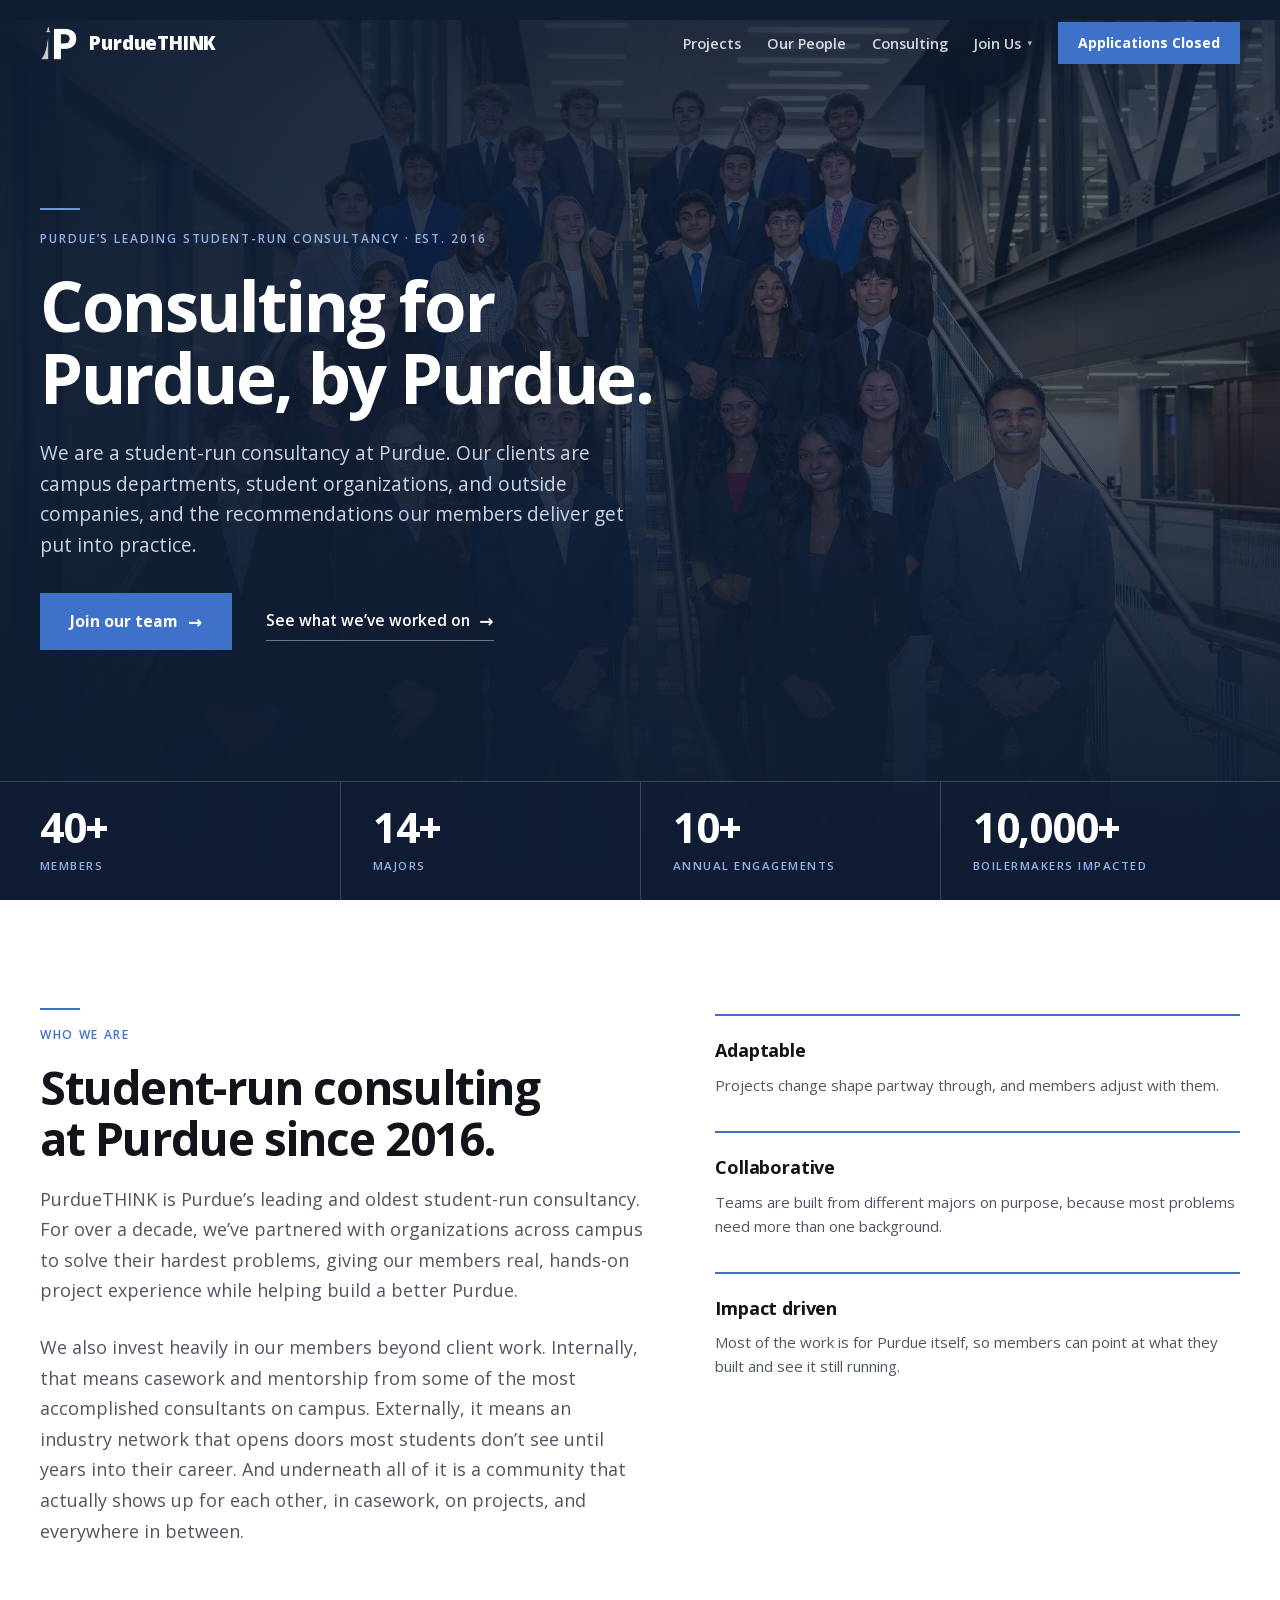
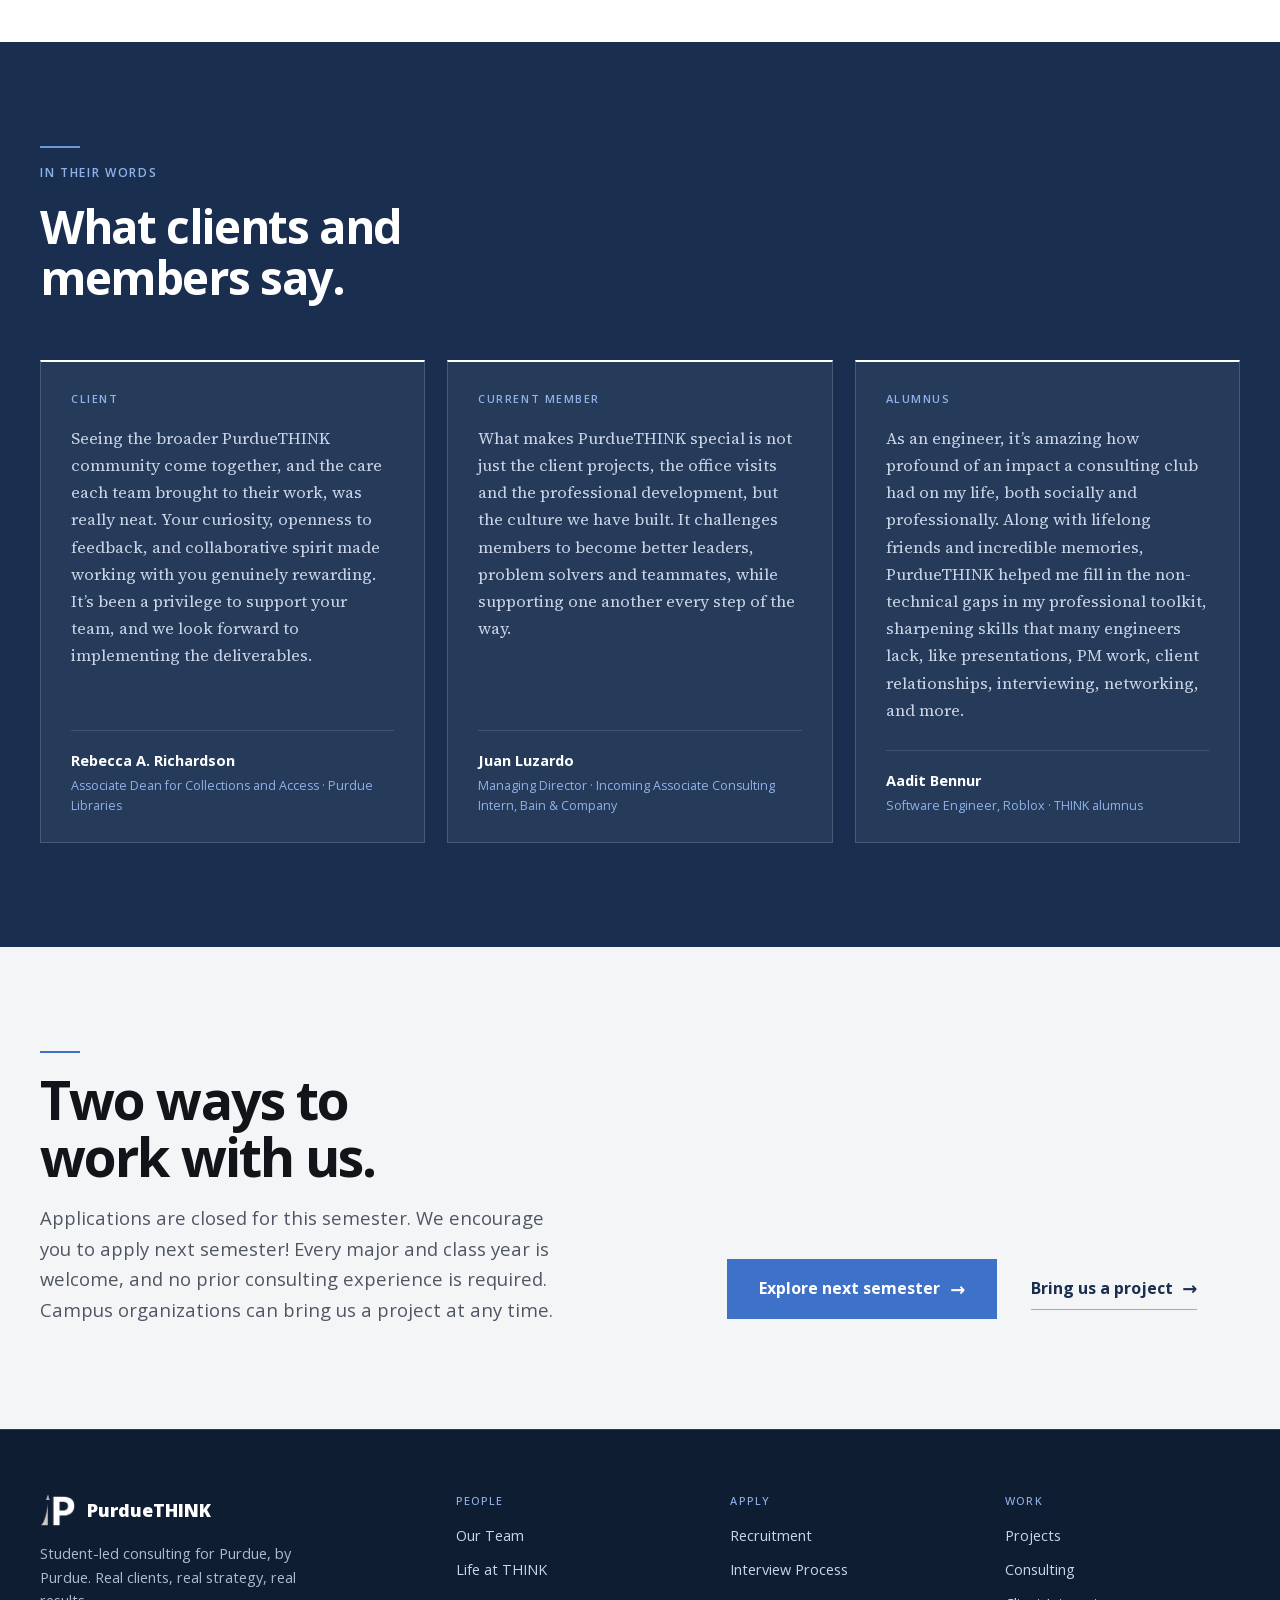
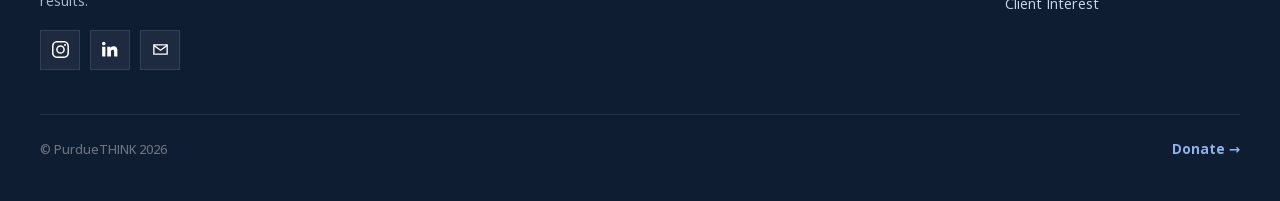
==== index.html @ f5dea7f0 "Landing: posed, smiling team photo instead of the hugging shot Our People hero moves to the formal f" ====
<!DOCTYPE html>
<html lang="en">
<head>
<meta charset="utf-8">
<meta name="viewport" content="width=device-width, initial-scale=1">
<title>PurdueTHINK &middot; Student-Run Consulting at Purdue University</title>
<meta name="description" content="PurdueTHINK is Purdue’s leading and oldest student-run consultancy. We take on real problems for campus departments, student organizations and companies working with Purdue students.">
<link rel="canonical" href="https://purduethink.com/">
<meta name="robots" content="index, follow">
<meta property="og:type" content="website">
<meta property="og:site_name" content="PurdueTHINK">
<meta property="og:title" content="PurdueTHINK &middot; Student-Run Consulting at Purdue University">
<meta property="og:description" content="PurdueTHINK is Purdue’s leading and oldest student-run consultancy. We take on real problems for campus departments, student organizations and companies working with Purdue students.">
<meta property="og:url" content="https://purduethink.com/">
<meta property="og:image" content="https://purduethink.com/og-image.jpg">
<meta property="og:image:width" content="1200">
<meta property="og:image:height" content="630">
<meta name="twitter:card" content="summary_large_image">
<meta name="twitter:title" content="PurdueTHINK &middot; Student-Run Consulting at Purdue University">
<meta name="twitter:description" content="PurdueTHINK is Purdue’s leading and oldest student-run consultancy. We take on real problems for campus departments, student organizations and companies working with Purdue students.">
<meta name="twitter:image" content="https://purduethink.com/og-image.jpg">
<meta name="theme-color" content="#0F1D33">
<link rel="icon" href="/favicon.ico" sizes="any">
<link rel="icon" type="image/png" sizes="192x192" href="/icon-192.png">
<link rel="apple-touch-icon" href="/apple-touch-icon.png">
<link rel="stylesheet" href="/css/site.css?v=7">
<script type="application/ld+json">{"@context":"https://schema.org","@type":"Organization","name":"PurdueTHINK","alternateName":"PurdueTHINK Consulting","url":"https://purduethink.com/","logo":"https://purduethink.com/icon-192.png","image":"https://purduethink.com/og-image.jpg","email":"purduethink@gmail.com","foundingDate":"2016","description":"PurdueTHINK is a student-run consulting organization at Purdue University, taking on real strategy problems for campus departments, student organizations and companies working with Purdue students.","sameAs":["https://www.instagram.com/purduethink_/","https://www.linkedin.com/company/purduethink/"],"parentOrganization":{"@type":"CollegeOrUniversity","name":"Purdue University"},"address":{"@type":"PostalAddress","addressLocality":"West Lafayette","addressRegion":"IN","addressCountry":"US"}}</script>
<script type="application/ld+json">{"@context":"https://schema.org","@type":"WebSite","name":"PurdueTHINK","url":"https://purduethink.com/"}</script>
</head>
<body>
<div class="ptk" id="ptk-root" style="background: #1A2F50; overflow-x: hidden;">
<nav id="ptk-nav" data-screen-label="Nav" style="position: fixed; top: 0; left: 0; right: 0; z-index: 200; display: flex; align-items: center; justify-content: space-between; padding: 22px 40px; background: transparent; border-bottom: 1px solid transparent; transition: padding .3s ease, background .3s ease, box-shadow .3s ease, border-color .3s ease;">
    <a href="/" style="display: flex; align-items: center; gap: 12px; text-decoration: none;">
      <img data-navlogo="" src="/img/img-13.png" alt="PurdueTHINK" style="height: 34px; width: auto; transition: height .3s ease;" loading="lazy">
      <span style="color: #fff; font-weight: 800; font-size: 19px; letter-spacing: -0.01em;">Purdue<span style="font-weight: 800;">THINK</span></span>
    </a>
    <button class="ptk-navtoggle" type="button" aria-label="Menu" aria-expanded="false" aria-controls="ptk-nav"><span></span></button>
    <div style="display: flex; align-items: center; gap: 26px;">
      <a class="h01" href="/projects" style="color: rgba(255,255,255,0.82); text-decoration: none; font-size: 14.5px; font-weight: 600; white-space: nowrap;">Projects</a>
      <a class="h01" href="/our-people" style="color: rgba(255,255,255,0.82); text-decoration: none; font-size: 14.5px; font-weight: 600; white-space: nowrap;">Our People</a>
      <a class="h01" href="/about-consulting" style="color: rgba(255,255,255,0.82); text-decoration: none; font-size: 14.5px; font-weight: 600; white-space: nowrap;">Consulting</a>
      <div class="ptk-applywrap" style="position: relative; display: flex; align-items: center;">
        <a class="h01" href="/recruitment-timeline" style="color: rgba(255,255,255,0.82); text-decoration: none; font-size: 14.5px; font-weight: 600; white-space: nowrap; display: inline-flex; align-items: center; gap: 6px;">Join Us <span style="font-size: 9px; opacity: 0.85;">▾</span></a>
        <div class="ptk-applymenu" style="position: absolute; top: 100%; right: 0; left: auto; margin-top: 12px; min-width: 210px; background: #13243F; border: 1px solid rgba(255,255,255,0.1); padding: 8px; opacity: 0; visibility: hidden; transform: translateY(-6px); transition: opacity .18s ease, transform .18s ease, visibility .18s;">
          <a class="h02" href="/recruitment-timeline" style="display: block; padding: 11px 13px; color: #C9D4E6; text-decoration: none; font-size: 14px; font-weight: 600;">Recruitment</a>
          <a class="h02" href="/interview-process" style="display: block; padding: 11px 13px; color: #C9D4E6; text-decoration: none; font-size: 14px; font-weight: 600;">Interview Process</a>
        </div>
      </div>
      <a class="h03" href="/recruitment-timeline" style="display: inline-flex; align-items: center; gap: 8px; background: #3E72C8; color: #fff; text-decoration: none; font-size: 14px; font-weight: 700; padding: 10px 20px; white-space: nowrap;">Applications Closed</a>
    </div>
  </nav>

  <div id="home">
<!-- ============ HERO ============ -->
  <header id="top" data-screen-label="Hero" style="position: relative; min-height: 100vh; display: flex; flex-direction: column; justify-content: flex-end; overflow: hidden; background: #0F1D33;">
    <div style="position: absolute; inset: 0; z-index: 1;">
      <div class="slot" id="ptk-hero-team" style="position: relative; overflow: hidden; position: absolute; inset: 0; width: 100%; height: 100%; opacity: 0.62;"><img src="/img/team-photo-f26-posed.webp" alt="" loading="eager" fetchpriority="high" style="width: 100%; height: 100%; object-fit: contain; object-position: 50% 42%; display: block;"></div>
    </div>
    <div style="position: absolute; inset: 0; z-index: 2; background: linear-gradient(180deg, rgba(15,29,51,0.72) 0%, rgba(15,29,51,0.30) 30%, rgba(15,29,51,0.86) 76%, #0F1D33 100%);"></div>
    <div style="position: absolute; inset: 0; z-index: 2; background: linear-gradient(90deg, rgba(15,29,51,0.92) 0%, rgba(15,29,51,0.55) 42%, rgba(15,29,51,0.10) 82%);"></div>

    <div style="position: relative; z-index: 3; flex: 1; display: flex; align-items: center; width: 100%;">
      <div style="max-width: 1200px; margin: 0 auto; width: 100%; padding: clamp(60px, 11.6vh, 104px) 40px clamp(12px, 3.0vh, 40px);">
        <div style="width: 40px; height: 2px; background: #6E97D8; margin-bottom: clamp(12px, 2.4vh, 22px);"></div>
        <div style="font: 600 12px/1.2 var(--font-sans); letter-spacing: 0.16em; text-transform: uppercase; color: #8FB2EA; margin-bottom: clamp(13px, 2.7vh, 24px);">Purdue&rsquo;s leading student-run consultancy &middot; Est. 2016</div>
        <h1 style="margin: 0; color: #fff; font-weight: 700; font-size: clamp(40px, 5.4vw, 74px); line-height: 1.04; letter-spacing: -0.035em; max-width: 16ch; text-wrap: balance;">Consulting for Purdue, by Purdue.</h1>
        <p style="margin: clamp(13px, 2.7vh, 24px) 0 0; color: #C9D4E6; font-size: clamp(17px, 1.5vw, 20px); line-height: 1.6; max-width: 54ch; text-wrap: pretty;">We are a student-run consultancy at Purdue. Our clients are campus departments, student organizations, and outside companies, and the recommendations our members deliver get put into practice.</p>
        <div style="display: flex; align-items: center; gap: 34px; flex-wrap: wrap; margin-top: clamp(17px, 3.6vh, 32px);">
          <a class="h03" href="/recruitment-timeline" style="display: inline-flex; align-items: center; gap: 10px; background: #3E72C8; color: #fff; text-decoration: none; font-weight: 700; font-size: 15.5px; padding: 15px 30px;">Join our team <span style="font-size:17px;">&rarr;</span></a>
          <a class="h04" href="/projects" style="display: inline-flex; align-items: center; gap: 9px; color: #fff; text-decoration: none; font-weight: 600; font-size: 15.5px; padding: 6px 0; border-bottom: 1px solid rgba(255,255,255,0.4);">See what we&rsquo;ve worked on <span style="font-size:17px;">&rarr;</span></a>
        </div>
      </div>
    </div>

    <!-- stats rail -->
    <div style="position: relative; z-index: 3; width: 100%; border-top: 1px solid rgba(255,255,255,0.18); background: rgba(15,29,51,0.55);">
      <div style="max-width: 1200px; margin: 0 auto; padding: 0 40px; display: grid; grid-template-columns: repeat(4, 1fr);">
        <div style="padding: clamp(13px, 2.7vh, 24px) 0 clamp(14px, 2.9vh, 26px);">
          <div style="font: 700 clamp(30px,3.4vw,42px)/1 var(--font-sans); color: #fff; letter-spacing: -0.03em;">40+</div>
          <div style="margin-top: 10px; font: 600 11.5px/1.4 var(--font-sans); letter-spacing: 0.13em; text-transform: uppercase; color: #8FB2EA;">Members</div>
        </div>
        <div style="padding: clamp(13px, 2.7vh, 24px) 0 clamp(14px, 2.9vh, 26px) 32px; border-left: 1px solid rgba(255,255,255,0.18);">
          <div style="font: 700 clamp(30px,3.4vw,42px)/1 var(--font-sans); color: #fff; letter-spacing: -0.03em;">14+</div>
          <div style="margin-top: 10px; font: 600 11.5px/1.4 var(--font-sans); letter-spacing: 0.13em; text-transform: uppercase; color: #8FB2EA;">Majors</div>
        </div>
        <div style="padding: clamp(13px, 2.7vh, 24px) 0 clamp(14px, 2.9vh, 26px) 32px; border-left: 1px solid rgba(255,255,255,0.18);">
          <div style="font: 700 clamp(30px,3.4vw,42px)/1 var(--font-sans); color: #fff; letter-spacing: -0.03em;">10+</div>
          <div style="margin-top: 10px; font: 600 11.5px/1.4 var(--font-sans); letter-spacing: 0.13em; text-transform: uppercase; color: #8FB2EA;">Annual engagements</div>
        </div>
        <div style="padding: clamp(13px, 2.7vh, 24px) 0 clamp(14px, 2.9vh, 26px) 32px; border-left: 1px solid rgba(255,255,255,0.18);">
          <div style="font: 700 clamp(30px,3.4vw,42px)/1 var(--font-sans); color: #fff; letter-spacing: -0.03em;">10,000+</div>
          <div style="margin-top: 10px; font: 600 11.5px/1.4 var(--font-sans); letter-spacing: 0.13em; text-transform: uppercase; color: #8FB2EA;">Boilermakers impacted</div>
        </div>
      </div>
    </div>
  </header>

  <!-- ============ WHO WE ARE / VALUES ============ -->
  <section id="about" data-screen-label="About" style="background: #FFFFFF; padding: 108px 40px 96px;">
    <div style="max-width: 1200px; margin: 0 auto;">
      <div style="display: grid; grid-template-columns: 1.15fr 1fr; gap: 72px; align-items: start;">
        <div data-reveal="">
          <div style="width: 40px; height: 2px; background: #3E72C8; margin-bottom: 18px;"></div>
          <div style="font: 600 12px/1.2 var(--font-sans); letter-spacing: 0.14em; text-transform: uppercase; color: #3E72C8; margin-bottom: 20px;">Who we are</div>
          <h2 style="margin: 0 0 20px; color: #111418; font-weight: 700; font-size: clamp(30px, 3.6vw, 46px); letter-spacing: -0.03em; line-height: 1.1;">Student-run consulting at Purdue since 2016.</h2>
          <p style="margin: 0 0 26px; color: #4E5663; font-size: 18px; line-height: 1.7;">PurdueTHINK is Purdue&rsquo;s leading and oldest student-run consultancy. For over a decade, we&rsquo;ve partnered with organizations across campus to solve their hardest problems, giving our members real, hands-on project experience while helping build a better Purdue.</p>
          <p style="margin: 0; color: #4E5663; font-size: 18px; line-height: 1.7;">We also invest heavily in our members beyond client work. Internally, that means casework and mentorship from some of the most accomplished consultants on campus. Externally, it means an industry network that opens doors most students don&rsquo;t see until years into their career. And underneath all of it is a community that actually shows up for each other, in casework, on projects, and everywhere in between.</p>
          
        </div>
        <div style="display: grid; gap: 34px; padding-top: 6px;">
          <div data-reveal="" style="border-top: 2px solid #3E72C8; padding: 20px 0 0;">
            <div style="font-weight: 700; font-size: 18px; color: #111418; margin-bottom: 8px; letter-spacing: -0.01em;">Adaptable</div>
            <div style="color: #4E5663; font-size: 15px; line-height: 1.6;">Projects change shape partway through, and members adjust with them.</div>
          </div>
          <div data-reveal="" data-delay="1" style="border-top: 2px solid #3E72C8; padding: 20px 0 0;">
            <div style="font-weight: 700; font-size: 18px; color: #111418; margin-bottom: 8px; letter-spacing: -0.01em;">Collaborative</div>
            <div style="color: #4E5663; font-size: 15px; line-height: 1.6;">Teams are built from different majors on purpose, because most problems need more than one background.</div>
          </div>
          <div data-reveal="" data-delay="2" style="border-top: 2px solid #3E72C8; padding: 20px 0 0;">
            <div style="font-weight: 700; font-size: 18px; color: #111418; margin-bottom: 8px; letter-spacing: -0.01em;">Impact driven</div>
            <div style="color: #4E5663; font-size: 15px; line-height: 1.6;">Most of the work is for Purdue itself, so members can point at what they built and see it still running.</div>
          </div>
        </div>
      </div>

    </div>
  </section>

  <!-- ============ IN THEIR WORDS ============ -->
  <section id="insights" data-screen-label="Insights" style="background: #1A2F50; padding: 104px 40px;">
    <div style="max-width: 1200px; margin: 0 auto;">
      <div data-reveal="" style="max-width: 62ch; margin-bottom: 56px;">
        <div style="width: 40px; height: 2px; background: #6E97D8; margin-bottom: 18px;"></div>
        <div style="font: 600 12px/1.2 var(--font-sans); letter-spacing: 0.14em; text-transform: uppercase; color: #8FB2EA; margin-bottom: 20px;">In their words</div>
        <h2 style="margin: 0 0 16px; color: #fff; font-weight: 700; font-size: clamp(30px, 3.6vw, 46px); letter-spacing: -0.03em; max-width: 18ch;">What clients and members say.</h2>
              </div>
      <div style="display: grid; grid-template-columns: repeat(3, 1fr); gap: 22px; align-items: stretch;">
        <blockquote data-reveal="" style="margin: 0; border: 1px solid rgba(255,255,255,0.16); border-top: 2px solid #fff; padding: 30px 30px 26px; background: rgba(255,255,255,0.05); display: flex; flex-direction: column;">
          <div style="font: 600 11px/1.2 var(--font-sans); letter-spacing: 0.14em; text-transform: uppercase; color: #8FB2EA; margin-bottom: 20px;">Client</div>
          <p style="margin: 0 0 26px; color: #C9D4E6; font-family: var(--font-serif); font-size: 16.5px; line-height: 1.65;">Seeing the broader PurdueTHINK community come together, and the care each team brought to their work, was really neat. Your curiosity, openness to feedback, and collaborative spirit made working with you genuinely rewarding. It&rsquo;s been a privilege to support your team, and we look forward to implementing the deliverables.</p>
          <div style="margin-top: auto; padding-top: 18px; border-top: 1px solid rgba(255,255,255,0.12);">
            <div style="font-weight: 700; font-size: 14.5px; color: #fff;">Rebecca A. Richardson</div>
            <div style="margin-top: 4px; font-size: 12.5px; color: #8FB2EA;">Associate Dean for Collections and Access &middot; Purdue Libraries</div>
          </div>
        </blockquote>
        <blockquote data-reveal="" data-delay="1" style="margin: 0; border: 1px solid rgba(255,255,255,0.16); border-top: 2px solid #fff; padding: 30px 30px 26px; background: rgba(255,255,255,0.05); display: flex; flex-direction: column;">
          <div style="font: 600 11px/1.2 var(--font-sans); letter-spacing: 0.14em; text-transform: uppercase; color: #8FB2EA; margin-bottom: 20px;">Current member</div>
          <p style="margin: 0 0 26px; color: #C9D4E6; font-family: var(--font-serif); font-size: 16.5px; line-height: 1.65;">What makes PurdueTHINK special is not just the client projects, the office visits and the professional development, but the culture we have built. It challenges members to become better leaders, problem solvers and teammates, while supporting one another every step of the way.</p>
          <div style="margin-top: auto; padding-top: 18px; border-top: 1px solid rgba(255,255,255,0.12);">
            <div style="font-weight: 700; font-size: 14.5px; color: #fff;">Juan Luzardo</div>
            <div style="margin-top: 4px; font-size: 12.5px; color: #8FB2EA;">Managing Director &middot; Incoming Associate Consulting Intern, Bain &amp; Company</div>
          </div>
        </blockquote>
        <blockquote data-reveal="" data-delay="2" style="margin: 0; border: 1px solid rgba(255,255,255,0.16); border-top: 2px solid #fff; padding: 30px 30px 26px; background: rgba(255,255,255,0.05); display: flex; flex-direction: column;">
          <div style="font: 600 11px/1.2 var(--font-sans); letter-spacing: 0.14em; text-transform: uppercase; color: #8FB2EA; margin-bottom: 20px;">Alumnus</div>
          <p style="margin: 0 0 26px; color: #C9D4E6; font-family: var(--font-serif); font-size: 16.5px; line-height: 1.65;">As an engineer, it&rsquo;s amazing how profound of an impact a consulting club had on my life, both socially and professionally. Along with lifelong friends and incredible memories, PurdueTHINK helped me fill in the non-technical gaps in my professional toolkit, sharpening skills that many engineers lack, like presentations, PM work, client relationships, interviewing, networking, and more.</p>
          <div style="margin-top: auto; padding-top: 18px; border-top: 1px solid rgba(255,255,255,0.12);">
            <div style="font-weight: 700; font-size: 14.5px; color: #fff;">Aadit Bennur</div>
            <div style="margin-top: 4px; font-size: 12.5px; color: #8FB2EA;">Software Engineer, Roblox &middot; THINK alumnus</div>
          </div>
        </blockquote>
      </div>

    </div>
  </section>

  <!-- ============ JOIN / CTA ============ -->
  <section id="join" data-screen-label="Join" style="background: #F4F5F7; padding: 104px 40px;">
    <div style="max-width: 1200px; margin: 0 auto; display: grid; grid-template-columns: 1.2fr 1fr; gap: 72px; align-items: end;">
      <div data-reveal="">
        <div style="width: 40px; height: 2px; background: #3E72C8; margin-bottom: 18px;"></div>
        <h2 style="margin: 0 0 18px; color: #111418; font-weight: 700; font-size: clamp(32px, 4.2vw, 54px); letter-spacing: -0.035em; max-width: 16ch; line-height: 1.06;">Two ways to work with us.</h2>
        <p style="margin: 0; color: #4E5663; font-size: 18.5px; line-height: 1.65; max-width: 48ch;">Applications are closed for this semester. We encourage you to apply next semester! Every major and class year is welcome, and no prior consulting experience is required. Campus organizations can bring us a project at any time.</p>
      </div>
      <div data-reveal="" data-delay="1" style="display: flex; align-items: center; gap: 34px; flex-wrap: wrap; padding-bottom: 6px;">
        <a class="h03" href="/recruitment-timeline" style="display: inline-flex; align-items: center; gap: 10px; background: #3E72C8; color: #fff; text-decoration: none; font-weight: 700; font-size: 16px; padding: 16px 32px;">Explore next semester <span style="font-size:18px;">&rarr;</span></a>
        <a class="h05" href="mailto:purduethink@gmail.com?subject=Project%20inquiry" style="display: inline-flex; align-items: center; gap: 9px; color: #1A2F50; text-decoration: none; font-weight: 700; font-size: 16px; padding: 6px 0; border-bottom: 1px solid rgba(15,29,51,0.35);">Bring us a project <span style="font-size:18px;">&rarr;</span></a>
      </div>
    </div>
  </section>
  </div>

<footer data-screen-label="Footer" style="background: #0F1D33; border-top: 1px solid rgba(255,255,255,0.12); padding: 64px 40px 40px;">
    <div style="max-width: 1200px; margin: 0 auto;">
      <div style="display: grid; grid-template-columns: 1.6fr 1fr 1fr 1fr; gap: 40px; padding-bottom: 44px; border-bottom: 1px solid rgba(255,255,255,0.08);">
        <div>
          <div style="display: flex; align-items: center; gap: 12px; margin-bottom: 16px;">
            <img src="/img/img-13.png" alt="" style="height: 32px;" loading="lazy">
            <span style="color: #fff; font-weight: 800; font-size: 18px;">PurdueTHINK</span>
          </div>
          <p style="margin: 0 0 18px; color: #AEB9CC; font-size: 14.5px; line-height: 1.6; max-width: 36ch;">Student-led consulting for Purdue, by Purdue. Real clients, real strategy, real results.</p>
          <div style="display: flex; gap: 10px;">
            <a class="h09" href="https://www.instagram.com/purduethink_/" target="_blank" rel="noopener" aria-label="Instagram" style="width: 38px; height: 38px; background: rgba(255,255,255,0.06); border: 1px solid rgba(255,255,255,0.1); display: flex; align-items: center; justify-content: center; color: #fff; text-decoration: none;"><svg width="17" height="17" viewBox="0 0 24 24" fill="currentColor" aria-hidden="true"><path d="M12 2.16c3.2 0 3.58.01 4.85.07 1.17.05 1.8.25 2.23.41.56.22.96.48 1.38.9.42.42.68.82.9 1.38.16.42.36 1.06.41 2.23.06 1.27.07 1.65.07 4.85s-.01 3.58-.07 4.85c-.05 1.17-.25 1.8-.41 2.23-.22.56-.48.96-.9 1.38-.42.42-.82.68-1.38.9-.42.16-1.06.36-2.23.41-1.27.06-1.65.07-4.85.07s-3.58-.01-4.85-.07c-1.17-.05-1.8-.25-2.23-.41-.56-.22-.96-.48-1.38-.9-.42-.42-.68-.82-.9-1.38-.16-.42-.36-1.06-.41-2.23-.06-1.27-.07-1.65-.07-4.85s.01-3.58.07-4.85c.05-1.17.25-1.8.41-2.23.22-.56.48-.96.9-1.38.42-.42.82-.68 1.38-.9.42-.16 1.06-.36 2.23-.41 1.27-.06 1.65-.07 4.85-.07M12 0C8.74 0 8.33.01 7.05.07 5.78.13 4.9.33 4.14.63c-.79.3-1.46.72-2.12 1.39C1.35 2.68.93 3.35.63 4.14.33 4.9.13 5.78.07 7.05.01 8.33 0 8.74 0 12s.01 3.67.07 4.95c.06 1.27.26 2.15.56 2.91.3.79.72 1.46 1.39 2.12.66.66 1.33 1.08 2.12 1.39.76.3 1.64.5 2.91.56C8.33 23.99 8.74 24 12 24s3.67-.01 4.95-.07c1.27-.06 2.15-.26 2.91-.56.79-.3 1.46-.72 2.12-1.39.66-.66 1.08-1.33 1.39-2.12.3-.76.5-1.64.56-2.91.06-1.28.07-1.69.07-4.95s-.01-3.67-.07-4.95c-.06-1.27-.26-2.15-.56-2.91-.3-.79-.72-1.46-1.39-2.12-.66-.66-1.33-1.08-2.12-1.39-.76-.3-1.64-.5-2.91-.56C15.67.01 15.26 0 12 0z"></path><path d="M12 5.84A6.16 6.16 0 1 0 18.16 12 6.16 6.16 0 0 0 12 5.84zM12 16a4 4 0 1 1 4-4 4 4 0 0 1-4 4z"></path><path d="M18.41 4.15a1.44 1.44 0 1 0 1.44 1.44 1.44 1.44 0 0 0-1.44-1.44z"></path></svg></a>
            <a class="h09" href="https://www.linkedin.com/company/purduethink/" target="_blank" rel="noopener" aria-label="LinkedIn" style="width: 38px; height: 38px; background: rgba(255,255,255,0.06); border: 1px solid rgba(255,255,255,0.1); display: flex; align-items: center; justify-content: center; color: #fff; text-decoration: none;"><svg width="17" height="17" viewBox="0 0 24 24" fill="currentColor" aria-hidden="true"><path d="M4.98 3.5C4.98 4.88 3.87 6 2.49 6 1.12 6 0 4.88 0 3.5 0 2.12 1.12 1 2.5 1 3.87 1 4.98 2.12 4.98 3.5zM.2 8h4.6v14H.2V8zm7.2 0h4.41v1.92h.06c.61-1.16 2.11-2.38 4.34-2.38 4.64 0 5.5 3.05 5.5 7.02V22h-4.6v-6.2c0-1.48-.03-3.38-2.06-3.38-2.06 0-2.38 1.61-2.38 3.27V22H7.4V8z"></path></svg></a>
            <a class="h09" href="mailto:purduethink@gmail.com" aria-label="Email" style="width: 38px; height: 38px; background: rgba(255,255,255,0.06); border: 1px solid rgba(255,255,255,0.1); display: flex; align-items: center; justify-content: center; color: #fff; text-decoration: none;"><svg width="17" height="17" viewBox="0 0 24 24" fill="none" stroke="currentColor" stroke-width="1.9" aria-hidden="true"><path d="M2.6 5.4h18.8v13.2H2.6z"></path><path d="M2.6 6.2 12 13l9.4-6.8"></path></svg></a>
          </div>
        </div>
        <div>
          <div style="font: 500 11px/1.2 var(--font-sans); letter-spacing: 0.1em; text-transform: uppercase; color: #8FB2EA; margin-bottom: 16px;">People</div>
          <a class="h01" href="/our-people" style="display: block; color: #C9D4E6; text-decoration: none; font-size: 14.5px; margin-bottom: 11px;">Our Team</a>
          <a class="h01" href="/our-people" data-target="life" style="display: block; color: #C9D4E6; text-decoration: none; font-size: 14.5px; margin-bottom: 11px;">Life at THINK</a>
        </div>
        <div>
          <div style="font: 500 11px/1.2 var(--font-sans); letter-spacing: 0.1em; text-transform: uppercase; color: #8FB2EA; margin-bottom: 16px;">Apply</div>
          <a class="h01" href="/recruitment-timeline" style="display: block; color: #C9D4E6; text-decoration: none; font-size: 14.5px; margin-bottom: 11px;">Recruitment</a>
          <a class="h01" href="/interview-process" style="display: block; color: #C9D4E6; text-decoration: none; font-size: 14.5px; margin-bottom: 11px;">Interview Process</a>
        </div>
        <div>
          <div style="font: 500 11px/1.2 var(--font-sans); letter-spacing: 0.1em; text-transform: uppercase; color: #8FB2EA; margin-bottom: 16px;">Work</div>
          <a class="h01" href="/projects" style="display: block; color: #C9D4E6; text-decoration: none; font-size: 14.5px; margin-bottom: 11px;">Projects</a>
          <a class="h01" href="/about-consulting" style="display: block; color: #C9D4E6; text-decoration: none; font-size: 14.5px; margin-bottom: 11px;">Consulting</a>
          <a class="h01" href="mailto:purduethink@gmail.com?subject=Project%20inquiry" style="display: block; color: #C9D4E6; text-decoration: none; font-size: 14.5px; margin-bottom: 11px;">Client Interest</a>
        </div>
      </div>
      <div style="display: flex; align-items: center; justify-content: space-between; padding-top: 24px; flex-wrap: wrap; gap: 12px;">
        <span style="color: #6B7280; font: 500 12.5px/1.4 var(--font-sans);">© PurdueTHINK 2026</span>
        <a class="h01" href="https://giving.purdue.edu/cart?dids=SO3476&amp;appealcode=17898" style="color: #8FB2EA; text-decoration: none; font-weight: 700; font-size: 13.5px;">Donate →</a>
      </div>
    </div>
  </footer>
</div>

<script src="/js/app.js?v=6"></script>
</body>
</html>
---- css/site.css ----
/* ============================================================
   PurdueTHINK — Colors & Type Foundations
   ------------------------------------------------------------
   Student-led consulting org @ Purdue. Brand = the Bell Tower
   rising as the "i" beside a bold "P". Palette is navy / royal
   blue / graphite neutrals — NOT Purdue gold. Confident,
   professional, analytical.

   FONT NOTE: the original wordmark uses a humanist sans that is
   closely matched by Open Sans (Google Fonts). Loaded from CDN
   below. Source Serif 4 adds editorial gravitas for report-style
   headings; IBM Plex Mono carries data / metrics / code.
   Swap in licensed brand fonts here if/when provided.
   ============================================================ */

/* cyrillic-ext */
@font-face {
  font-family: 'IBM Plex Mono';
  font-style: normal;
  font-weight: 400;
  font-display: swap;
  src: url("../fonts/f31.woff2") format('woff2');
  unicode-range: U+0460-052F, U+1C80-1C8A, U+20B4, U+2DE0-2DFF, U+A640-A69F, U+FE2E-FE2F;
}
/* cyrillic */
@font-face {
  font-family: 'IBM Plex Mono';
  font-style: normal;
  font-weight: 400;
  font-display: swap;
  src: url("../fonts/f12.woff2") format('woff2');
  unicode-range: U+0301, U+0400-045F, U+0490-0491, U+04B0-04B1, U+2116;
}
/* vietnamese */
@font-face {
  font-family: 'IBM Plex Mono';
  font-style: normal;
  font-weight: 400;
  font-display: swap;
  src: url("../fonts/f38.woff2") format('woff2');
  unicode-range: U+0102-0103, U+0110-0111, U+0128-0129, U+0168-0169, U+01A0-01A1, U+01AF-01B0, U+0300-0301, U+0303-0304, U+0308-0309, U+0323, U+0329, U+1EA0-1EF9, U+20AB;
}
/* latin-ext */
@font-face {
  font-family: 'IBM Plex Mono';
  font-style: normal;
  font-weight: 400;
  font-display: swap;
  src: url("../fonts/f07.woff2") format('woff2');
  unicode-range: U+0100-02BA, U+02BD-02C5, U+02C7-02CC, U+02CE-02D7, U+02DD-02FF, U+0304, U+0308, U+0329, U+1D00-1DBF, U+1E00-1E9F, U+1EF2-1EFF, U+2020, U+20A0-20AB, U+20AD-20C0, U+2113, U+2C60-2C7F, U+A720-A7FF;
}
/* latin */
@font-face {
  font-family: 'IBM Plex Mono';
  font-style: normal;
  font-weight: 400;
  font-display: swap;
  src: url("../fonts/f14.woff2") format('woff2');
  unicode-range: U+0000-00FF, U+0131, U+0152-0153, U+02BB-02BC, U+02C6, U+02DA, U+02DC, U+0304, U+0308, U+0329, U+2000-206F, U+20AC, U+2122, U+2191, U+2193, U+2212, U+2215, U+FEFF, U+FFFD;
}
/* cyrillic-ext */
@font-face {
  font-family: 'IBM Plex Mono';
  font-style: normal;
  font-weight: 500;
  font-display: swap;
  src: url("../fonts/f16.woff2") format('woff2');
  unicode-range: U+0460-052F, U+1C80-1C8A, U+20B4, U+2DE0-2DFF, U+A640-A69F, U+FE2E-FE2F;
}
/* cyrillic */
@font-face {
  font-family: 'IBM Plex Mono';
  font-style: normal;
  font-weight: 500;
  font-display: swap;
  src: url("../fonts/f37.woff2") format('woff2');
  unicode-range: U+0301, U+0400-045F, U+0490-0491, U+04B0-04B1, U+2116;
}
/* vietnamese */
@font-face {
  font-family: 'IBM Plex Mono';
  font-style: normal;
  font-weight: 500;
  font-display: swap;
  src: url("../fonts/f15.woff2") format('woff2');
  unicode-range: U+0102-0103, U+0110-0111, U+0128-0129, U+0168-0169, U+01A0-01A1, U+01AF-01B0, U+0300-0301, U+0303-0304, U+0308-0309, U+0323, U+0329, U+1EA0-1EF9, U+20AB;
}
/* latin-ext */
@font-face {
  font-family: 'IBM Plex Mono';
  font-style: normal;
  font-weight: 500;
  font-display: swap;
  src: url("../fonts/f26.woff2") format('woff2');
  unicode-range: U+0100-02BA, U+02BD-02C5, U+02C7-02CC, U+02CE-02D7, U+02DD-02FF, U+0304, U+0308, U+0329, U+1D00-1DBF, U+1E00-1E9F, U+1EF2-1EFF, U+2020, U+20A0-20AB, U+20AD-20C0, U+2113, U+2C60-2C7F, U+A720-A7FF;
}
/* latin */
@font-face {
  font-family: 'IBM Plex Mono';
  font-style: normal;
  font-weight: 500;
  font-display: swap;
  src: url("../fonts/f27.woff2") format('woff2');
  unicode-range: U+0000-00FF, U+0131, U+0152-0153, U+02BB-02BC, U+02C6, U+02DA, U+02DC, U+0304, U+0308, U+0329, U+2000-206F, U+20AC, U+2122, U+2191, U+2193, U+2212, U+2215, U+FEFF, U+FFFD;
}
/* cyrillic-ext */
@font-face {
  font-family: 'IBM Plex Mono';
  font-style: normal;
  font-weight: 600;
  font-display: swap;
  src: url("../fonts/f25.woff2") format('woff2');
  unicode-range: U+0460-052F, U+1C80-1C8A, U+20B4, U+2DE0-2DFF, U+A640-A69F, U+FE2E-FE2F;
}
/* cyrillic */
@font-face {
  font-family: 'IBM Plex Mono';
  font-style: normal;
  font-weight: 600;
  font-display: swap;
  src: url("../fonts/f30.woff2") format('woff2');
  unicode-range: U+0301, U+0400-045F, U+0490-0491, U+04B0-04B1, U+2116;
}
/* vietnamese */
@font-face {
  font-family: 'IBM Plex Mono';
  font-style: normal;
  font-weight: 600;
  font-display: swap;
  src: url("../fonts/f18.woff2") format('woff2');
  unicode-range: U+0102-0103, U+0110-0111, U+0128-0129, U+0168-0169, U+01A0-01A1, U+01AF-01B0, U+0300-0301, U+0303-0304, U+0308-0309, U+0323, U+0329, U+1EA0-1EF9, U+20AB;
}
/* latin-ext */
@font-face {
  font-family: 'IBM Plex Mono';
  font-style: normal;
  font-weight: 600;
  font-display: swap;
  src: url("../fonts/f08.woff2") format('woff2');
  unicode-range: U+0100-02BA, U+02BD-02C5, U+02C7-02CC, U+02CE-02D7, U+02DD-02FF, U+0304, U+0308, U+0329, U+1D00-1DBF, U+1E00-1E9F, U+1EF2-1EFF, U+2020, U+20A0-20AB, U+20AD-20C0, U+2113, U+2C60-2C7F, U+A720-A7FF;
}
/* latin */
@font-face {
  font-family: 'IBM Plex Mono';
  font-style: normal;
  font-weight: 600;
  font-display: swap;
  src: url("../fonts/f36.woff2") format('woff2');
  unicode-range: U+0000-00FF, U+0131, U+0152-0153, U+02BB-02BC, U+02C6, U+02DA, U+02DC, U+0304, U+0308, U+0329, U+2000-206F, U+20AC, U+2122, U+2191, U+2193, U+2212, U+2215, U+FEFF, U+FFFD;
}
/* cyrillic-ext */
@font-face {
  font-family: 'Open Sans';
  font-style: italic;
  font-weight: 400;
  font-stretch: 100%;
  font-display: swap;
  src: url("../fonts/f35.woff2") format('woff2');
  unicode-range: U+0460-052F, U+1C80-1C8A, U+20B4, U+2DE0-2DFF, U+A640-A69F, U+FE2E-FE2F;
}
/* cyrillic */
@font-face {
  font-family: 'Open Sans';
  font-style: italic;
  font-weight: 400;
  font-stretch: 100%;
  font-display: swap;
  src: url("../fonts/f41.woff2") format('woff2');
  unicode-range: U+0301, U+0400-045F, U+0490-0491, U+04B0-04B1, U+2116;
}
/* greek-ext */
@font-face {
  font-family: 'Open Sans';
  font-style: italic;
  font-weight: 400;
  font-stretch: 100%;
  font-display: swap;
  src: url("../fonts/f09.woff2") format('woff2');
  unicode-range: U+1F00-1FFF;
}
/* greek */
@font-face {
  font-family: 'Open Sans';
  font-style: italic;
  font-weight: 400;
  font-stretch: 100%;
  font-display: swap;
  src: url("../fonts/f32.woff2") format('woff2');
  unicode-range: U+0370-0377, U+037A-037F, U+0384-038A, U+038C, U+038E-03A1, U+03A3-03FF;
}
/* hebrew */
@font-face {
  font-family: 'Open Sans';
  font-style: italic;
  font-weight: 400;
  font-stretch: 100%;
  font-display: swap;
  src: url("../fonts/f33.woff2") format('woff2');
  unicode-range: U+0307-0308, U+0590-05FF, U+200C-2010, U+20AA, U+25CC, U+FB1D-FB4F;
}
/* math */
@font-face {
  font-family: 'Open Sans';
  font-style: italic;
  font-weight: 400;
  font-stretch: 100%;
  font-display: swap;
  src: url("../fonts/f22.woff2") format('woff2');
  unicode-range: U+0302-0303, U+0305, U+0307-0308, U+0310, U+0312, U+0315, U+031A, U+0326-0327, U+032C, U+032F-0330, U+0332-0333, U+0338, U+033A, U+0346, U+034D, U+0391-03A1, U+03A3-03A9, U+03B1-03C9, U+03D1, U+03D5-03D6, U+03F0-03F1, U+03F4-03F5, U+2016-2017, U+2034-2038, U+203C, U+2040, U+2043, U+2047, U+2050, U+2057, U+205F, U+2070-2071, U+2074-208E, U+2090-209C, U+20D0-20DC, U+20E1, U+20E5-20EF, U+2100-2112, U+2114-2115, U+2117-2121, U+2123-214F, U+2190, U+2192, U+2194-21AE, U+21B0-21E5, U+21F1-21F2, U+21F4-2211, U+2213-2214, U+2216-22FF, U+2308-230B, U+2310, U+2319, U+231C-2321, U+2336-237A, U+237C, U+2395, U+239B-23B7, U+23D0, U+23DC-23E1, U+2474-2475, U+25AF, U+25B3, U+25B7, U+25BD, U+25C1, U+25CA, U+25CC, U+25FB, U+266D-266F, U+27C0-27FF, U+2900-2AFF, U+2B0E-2B11, U+2B30-2B4C, U+2BFE, U+3030, U+FF5B, U+FF5D, U+1D400-1D7FF, U+1EE00-1EEFF;
}
/* symbols */
@font-face {
  font-family: 'Open Sans';
  font-style: italic;
  font-weight: 400;
  font-stretch: 100%;
  font-display: swap;
  src: url("../fonts/f13.woff2") format('woff2');
  unicode-range: U+0001-000C, U+000E-001F, U+007F-009F, U+20DD-20E0, U+20E2-20E4, U+2150-218F, U+2190, U+2192, U+2194-2199, U+21AF, U+21E6-21F0, U+21F3, U+2218-2219, U+2299, U+22C4-22C6, U+2300-243F, U+2440-244A, U+2460-24FF, U+25A0-27BF, U+2800-28FF, U+2921-2922, U+2981, U+29BF, U+29EB, U+2B00-2BFF, U+4DC0-4DFF, U+FFF9-FFFB, U+10140-1018E, U+10190-1019C, U+101A0, U+101D0-101FD, U+102E0-102FB, U+10E60-10E7E, U+1D2C0-1D2D3, U+1D2E0-1D37F, U+1F000-1F0FF, U+1F100-1F1AD, U+1F1E6-1F1FF, U+1F30D-1F30F, U+1F315, U+1F31C, U+1F31E, U+1F320-1F32C, U+1F336, U+1F378, U+1F37D, U+1F382, U+1F393-1F39F, U+1F3A7-1F3A8, U+1F3AC-1F3AF, U+1F3C2, U+1F3C4-1F3C6, U+1F3CA-1F3CE, U+1F3D4-1F3E0, U+1F3ED, U+1F3F1-1F3F3, U+1F3F5-1F3F7, U+1F408, U+1F415, U+1F41F, U+1F426, U+1F43F, U+1F441-1F442, U+1F444, U+1F446-1F449, U+1F44C-1F44E, U+1F453, U+1F46A, U+1F47D, U+1F4A3, U+1F4B0, U+1F4B3, U+1F4B9, U+1F4BB, U+1F4BF, U+1F4C8-1F4CB, U+1F4D6, U+1F4DA, U+1F4DF, U+1F4E3-1F4E6, U+1F4EA-1F4ED, U+1F4F7, U+1F4F9-1F4FB, U+1F4FD-1F4FE, U+1F503, U+1F507-1F50B, U+1F50D, U+1F512-1F513, U+1F53E-1F54A, U+1F54F-1F5FA, U+1F610, U+1F650-1F67F, U+1F687, U+1F68D, U+1F691, U+1F694, U+1F698, U+1F6AD, U+1F6B2, U+1F6B9-1F6BA, U+1F6BC, U+1F6C6-1F6CF, U+1F6D3-1F6D7, U+1F6E0-1F6EA, U+1F6F0-1F6F3, U+1F6F7-1F6FC, U+1F700-1F7FF, U+1F800-1F80B, U+1F810-1F847, U+1F850-1F859, U+1F860-1F887, U+1F890-1F8AD, U+1F8B0-1F8BB, U+1F8C0-1F8C1, U+1F900-1F90B, U+1F93B, U+1F946, U+1F984, U+1F996, U+1F9E9, U+1FA00-1FA6F, U+1FA70-1FA7C, U+1FA80-1FA89, U+1FA8F-1FAC6, U+1FACE-1FADC, U+1FADF-1FAE9, U+1FAF0-1FAF8, U+1FB00-1FBFF;
}
/* vietnamese */
@font-face {
  font-family: 'Open Sans';
  font-style: italic;
  font-weight: 400;
  font-stretch: 100%;
  font-display: swap;
  src: url("../fonts/f24.woff2") format('woff2');
  unicode-range: U+0102-0103, U+0110-0111, U+0128-0129, U+0168-0169, U+01A0-01A1, U+01AF-01B0, U+0300-0301, U+0303-0304, U+0308-0309, U+0323, U+0329, U+1EA0-1EF9, U+20AB;
}
/* latin-ext */
@font-face {
  font-family: 'Open Sans';
  font-style: italic;
  font-weight: 400;
  font-stretch: 100%;
  font-display: swap;
  src: url("../fonts/f19.woff2") format('woff2');
  unicode-range: U+0100-02BA, U+02BD-02C5, U+02C7-02CC, U+02CE-02D7, U+02DD-02FF, U+0304, U+0308, U+0329, U+1D00-1DBF, U+1E00-1E9F, U+1EF2-1EFF, U+2020, U+20A0-20AB, U+20AD-20C0, U+2113, U+2C60-2C7F, U+A720-A7FF;
}
/* latin */
@font-face {
  font-family: 'Open Sans';
  font-style: italic;
  font-weight: 400;
  font-stretch: 100%;
  font-display: swap;
  src: url("../fonts/f21.woff2") format('woff2');
  unicode-range: U+0000-00FF, U+0131, U+0152-0153, U+02BB-02BC, U+02C6, U+02DA, U+02DC, U+0304, U+0308, U+0329, U+2000-206F, U+20AC, U+2122, U+2191, U+2193, U+2212, U+2215, U+FEFF, U+FFFD;
}
/* cyrillic-ext */
@font-face {
  font-family: 'Open Sans';
  font-style: normal;
  font-weight: 400;
  font-stretch: 100%;
  font-display: swap;
  src: url("../fonts/f01.woff2") format('woff2');
  unicode-range: U+0460-052F, U+1C80-1C8A, U+20B4, U+2DE0-2DFF, U+A640-A69F, U+FE2E-FE2F;
}
/* cyrillic */
@font-face {
  font-family: 'Open Sans';
  font-style: normal;
  font-weight: 400;
  font-stretch: 100%;
  font-display: swap;
  src: url("../fonts/f40.woff2") format('woff2');
  unicode-range: U+0301, U+0400-045F, U+0490-0491, U+04B0-04B1, U+2116;
}
/* greek-ext */
@font-face {
  font-family: 'Open Sans';
  font-style: normal;
  font-weight: 400;
  font-stretch: 100%;
  font-display: swap;
  src: url("../fonts/f02.woff2") format('woff2');
  unicode-range: U+1F00-1FFF;
}
/* greek */
@font-face {
  font-family: 'Open Sans';
  font-style: normal;
  font-weight: 400;
  font-stretch: 100%;
  font-display: swap;
  src: url("../fonts/f17.woff2") format('woff2');
  unicode-range: U+0370-0377, U+037A-037F, U+0384-038A, U+038C, U+038E-03A1, U+03A3-03FF;
}
/* hebrew */
@font-face {
  font-family: 'Open Sans';
  font-style: normal;
  font-weight: 400;
  font-stretch: 100%;
  font-display: swap;
  src: url("../fonts/f04.woff2") format('woff2');
  unicode-range: U+0307-0308, U+0590-05FF, U+200C-2010, U+20AA, U+25CC, U+FB1D-FB4F;
}
/* math */
@font-face {
  font-family: 'Open Sans';
  font-style: normal;
  font-weight: 400;
  font-stretch: 100%;
  font-display: swap;
  src: url("../fonts/f05.woff2") format('woff2');
  unicode-range: U+0302-0303, U+0305, U+0307-0308, U+0310, U+0312, U+0315, U+031A, U+0326-0327, U+032C, U+032F-0330, U+0332-0333, U+0338, U+033A, U+0346, U+034D, U+0391-03A1, U+03A3-03A9, U+03B1-03C9, U+03D1, U+03D5-03D6, U+03F0-03F1, U+03F4-03F5, U+2016-2017, U+2034-2038, U+203C, U+2040, U+2043, U+2047, U+2050, U+2057, U+205F, U+2070-2071, U+2074-208E, U+2090-209C, U+20D0-20DC, U+20E1, U+20E5-20EF, U+2100-2112, U+2114-2115, U+2117-2121, U+2123-214F, U+2190, U+2192, U+2194-21AE, U+21B0-21E5, U+21F1-21F2, U+21F4-2211, U+2213-2214, U+2216-22FF, U+2308-230B, U+2310, U+2319, U+231C-2321, U+2336-237A, U+237C, U+2395, U+239B-23B7, U+23D0, U+23DC-23E1, U+2474-2475, U+25AF, U+25B3, U+25B7, U+25BD, U+25C1, U+25CA, U+25CC, U+25FB, U+266D-266F, U+27C0-27FF, U+2900-2AFF, U+2B0E-2B11, U+2B30-2B4C, U+2BFE, U+3030, U+FF5B, U+FF5D, U+1D400-1D7FF, U+1EE00-1EEFF;
}
/* symbols */
@font-face {
  font-family: 'Open Sans';
  font-style: normal;
  font-weight: 400;
  font-stretch: 100%;
  font-display: swap;
  src: url("../fonts/f03.woff2") format('woff2');
  unicode-range: U+0001-000C, U+000E-001F, U+007F-009F, U+20DD-20E0, U+20E2-20E4, U+2150-218F, U+2190, U+2192, U+2194-2199, U+21AF, U+21E6-21F0, U+21F3, U+2218-2219, U+2299, U+22C4-22C6, U+2300-243F, U+2440-244A, U+2460-24FF, U+25A0-27BF, U+2800-28FF, U+2921-2922, U+2981, U+29BF, U+29EB, U+2B00-2BFF, U+4DC0-4DFF, U+FFF9-FFFB, U+10140-1018E, U+10190-1019C, U+101A0, U+101D0-101FD, U+102E0-102FB, U+10E60-10E7E, U+1D2C0-1D2D3, U+1D2E0-1D37F, U+1F000-1F0FF, U+1F100-1F1AD, U+1F1E6-1F1FF, U+1F30D-1F30F, U+1F315, U+1F31C, U+1F31E, U+1F320-1F32C, U+1F336, U+1F378, U+1F37D, U+1F382, U+1F393-1F39F, U+1F3A7-1F3A8, U+1F3AC-1F3AF, U+1F3C2, U+1F3C4-1F3C6, U+1F3CA-1F3CE, U+1F3D4-1F3E0, U+1F3ED, U+1F3F1-1F3F3, U+1F3F5-1F3F7, U+1F408, U+1F415, U+1F41F, U+1F426, U+1F43F, U+1F441-1F442, U+1F444, U+1F446-1F449, U+1F44C-1F44E, U+1F453, U+1F46A, U+1F47D, U+1F4A3, U+1F4B0, U+1F4B3, U+1F4B9, U+1F4BB, U+1F4BF, U+1F4C8-1F4CB, U+1F4D6, U+1F4DA, U+1F4DF, U+1F4E3-1F4E6, U+1F4EA-1F4ED, U+1F4F7, U+1F4F9-1F4FB, U+1F4FD-1F4FE, U+1F503, U+1F507-1F50B, U+1F50D, U+1F512-1F513, U+1F53E-1F54A, U+1F54F-1F5FA, U+1F610, U+1F650-1F67F, U+1F687, U+1F68D, U+1F691, U+1F694, U+1F698, U+1F6AD, U+1F6B2, U+1F6B9-1F6BA, U+1F6BC, U+1F6C6-1F6CF, U+1F6D3-1F6D7, U+1F6E0-1F6EA, U+1F6F0-1F6F3, U+1F6F7-1F6FC, U+1F700-1F7FF, U+1F800-1F80B, U+1F810-1F847, U+1F850-1F859, U+1F860-1F887, U+1F890-1F8AD, U+1F8B0-1F8BB, U+1F8C0-1F8C1, U+1F900-1F90B, U+1F93B, U+1F946, U+1F984, U+1F996, U+1F9E9, U+1FA00-1FA6F, U+1FA70-1FA7C, U+1FA80-1FA89, U+1FA8F-1FAC6, U+1FACE-1FADC, U+1FADF-1FAE9, U+1FAF0-1FAF8, U+1FB00-1FBFF;
}
/* vietnamese */
@font-face {
  font-family: 'Open Sans';
  font-style: normal;
  font-weight: 400;
  font-stretch: 100%;
  font-display: swap;
  src: url("../fonts/f29.woff2") format('woff2');
  unicode-range: U+0102-0103, U+0110-0111, U+0128-0129, U+0168-0169, U+01A0-01A1, U+01AF-01B0, U+0300-0301, U+0303-0304, U+0308-0309, U+0323, U+0329, U+1EA0-1EF9, U+20AB;
}
/* latin-ext */
@font-face {
  font-family: 'Open Sans';
  font-style: normal;
  font-weight: 400;
  font-stretch: 100%;
  font-display: swap;
  src: url("../fonts/f39.woff2") format('woff2');
  unicode-range: U+0100-02BA, U+02BD-02C5, U+02C7-02CC, U+02CE-02D7, U+02DD-02FF, U+0304, U+0308, U+0329, U+1D00-1DBF, U+1E00-1E9F, U+1EF2-1EFF, U+2020, U+20A0-20AB, U+20AD-20C0, U+2113, U+2C60-2C7F, U+A720-A7FF;
}
/* latin */
@font-face {
  font-family: 'Open Sans';
  font-style: normal;
  font-weight: 400;
  font-stretch: 100%;
  font-display: swap;
  src: url("../fonts/f10.woff2") format('woff2');
  unicode-range: U+0000-00FF, U+0131, U+0152-0153, U+02BB-02BC, U+02C6, U+02DA, U+02DC, U+0304, U+0308, U+0329, U+2000-206F, U+20AC, U+2122, U+2191, U+2193, U+2212, U+2215, U+FEFF, U+FFFD;
}
/* cyrillic-ext */
@font-face {
  font-family: 'Open Sans';
  font-style: normal;
  font-weight: 500;
  font-stretch: 100%;
  font-display: swap;
  src: url("../fonts/f01.woff2") format('woff2');
  unicode-range: U+0460-052F, U+1C80-1C8A, U+20B4, U+2DE0-2DFF, U+A640-A69F, U+FE2E-FE2F;
}
/* cyrillic */
@font-face {
  font-family: 'Open Sans';
  font-style: normal;
  font-weight: 500;
  font-stretch: 100%;
  font-display: swap;
  src: url("../fonts/f40.woff2") format('woff2');
  unicode-range: U+0301, U+0400-045F, U+0490-0491, U+04B0-04B1, U+2116;
}
/* greek-ext */
@font-face {
  font-family: 'Open Sans';
  font-style: normal;
  font-weight: 500;
  font-stretch: 100%;
  font-display: swap;
  src: url("../fonts/f02.woff2") format('woff2');
  unicode-range: U+1F00-1FFF;
}
/* greek */
@font-face {
  font-family: 'Open Sans';
  font-style: normal;
  font-weight: 500;
  font-stretch: 100%;
  font-display: swap;
  src: url("../fonts/f17.woff2") format('woff2');
  unicode-range: U+0370-0377, U+037A-037F, U+0384-038A, U+038C, U+038E-03A1, U+03A3-03FF;
}
/* hebrew */
@font-face {
  font-family: 'Open Sans';
  font-style: normal;
  font-weight: 500;
  font-stretch: 100%;
  font-display: swap;
  src: url("../fonts/f04.woff2") format('woff2');
  unicode-range: U+0307-0308, U+0590-05FF, U+200C-2010, U+20AA, U+25CC, U+FB1D-FB4F;
}
/* math */
@font-face {
  font-family: 'Open Sans';
  font-style: normal;
  font-weight: 500;
  font-stretch: 100%;
  font-display: swap;
  src: url("../fonts/f05.woff2") format('woff2');
  unicode-range: U+0302-0303, U+0305, U+0307-0308, U+0310, U+0312, U+0315, U+031A, U+0326-0327, U+032C, U+032F-0330, U+0332-0333, U+0338, U+033A, U+0346, U+034D, U+0391-03A1, U+03A3-03A9, U+03B1-03C9, U+03D1, U+03D5-03D6, U+03F0-03F1, U+03F4-03F5, U+2016-2017, U+2034-2038, U+203C, U+2040, U+2043, U+2047, U+2050, U+2057, U+205F, U+2070-2071, U+2074-208E, U+2090-209C, U+20D0-20DC, U+20E1, U+20E5-20EF, U+2100-2112, U+2114-2115, U+2117-2121, U+2123-214F, U+2190, U+2192, U+2194-21AE, U+21B0-21E5, U+21F1-21F2, U+21F4-2211, U+2213-2214, U+2216-22FF, U+2308-230B, U+2310, U+2319, U+231C-2321, U+2336-237A, U+237C, U+2395, U+239B-23B7, U+23D0, U+23DC-23E1, U+2474-2475, U+25AF, U+25B3, U+25B7, U+25BD, U+25C1, U+25CA, U+25CC, U+25FB, U+266D-266F, U+27C0-27FF, U+2900-2AFF, U+2B0E-2B11, U+2B30-2B4C, U+2BFE, U+3030, U+FF5B, U+FF5D, U+1D400-1D7FF, U+1EE00-1EEFF;
}
/* symbols */
@font-face {
  font-family: 'Open Sans';
  font-style: normal;
  font-weight: 500;
  font-stretch: 100%;
  font-display: swap;
  src: url("../fonts/f03.woff2") format('woff2');
  unicode-range: U+0001-000C, U+000E-001F, U+007F-009F, U+20DD-20E0, U+20E2-20E4, U+2150-218F, U+2190, U+2192, U+2194-2199, U+21AF, U+21E6-21F0, U+21F3, U+2218-2219, U+2299, U+22C4-22C6, U+2300-243F, U+2440-244A, U+2460-24FF, U+25A0-27BF, U+2800-28FF, U+2921-2922, U+2981, U+29BF, U+29EB, U+2B00-2BFF, U+4DC0-4DFF, U+FFF9-FFFB, U+10140-1018E, U+10190-1019C, U+101A0, U+101D0-101FD, U+102E0-102FB, U+10E60-10E7E, U+1D2C0-1D2D3, U+1D2E0-1D37F, U+1F000-1F0FF, U+1F100-1F1AD, U+1F1E6-1F1FF, U+1F30D-1F30F, U+1F315, U+1F31C, U+1F31E, U+1F320-1F32C, U+1F336, U+1F378, U+1F37D, U+1F382, U+1F393-1F39F, U+1F3A7-1F3A8, U+1F3AC-1F3AF, U+1F3C2, U+1F3C4-1F3C6, U+1F3CA-1F3CE, U+1F3D4-1F3E0, U+1F3ED, U+1F3F1-1F3F3, U+1F3F5-1F3F7, U+1F408, U+1F415, U+1F41F, U+1F426, U+1F43F, U+1F441-1F442, U+1F444, U+1F446-1F449, U+1F44C-1F44E, U+1F453, U+1F46A, U+1F47D, U+1F4A3, U+1F4B0, U+1F4B3, U+1F4B9, U+1F4BB, U+1F4BF, U+1F4C8-1F4CB, U+1F4D6, U+1F4DA, U+1F4DF, U+1F4E3-1F4E6, U+1F4EA-1F4ED, U+1F4F7, U+1F4F9-1F4FB, U+1F4FD-1F4FE, U+1F503, U+1F507-1F50B, U+1F50D, U+1F512-1F513, U+1F53E-1F54A, U+1F54F-1F5FA, U+1F610, U+1F650-1F67F, U+1F687, U+1F68D, U+1F691, U+1F694, U+1F698, U+1F6AD, U+1F6B2, U+1F6B9-1F6BA, U+1F6BC, U+1F6C6-1F6CF, U+1F6D3-1F6D7, U+1F6E0-1F6EA, U+1F6F0-1F6F3, U+1F6F7-1F6FC, U+1F700-1F7FF, U+1F800-1F80B, U+1F810-1F847, U+1F850-1F859, U+1F860-1F887, U+1F890-1F8AD, U+1F8B0-1F8BB, U+1F8C0-1F8C1, U+1F900-1F90B, U+1F93B, U+1F946, U+1F984, U+1F996, U+1F9E9, U+1FA00-1FA6F, U+1FA70-1FA7C, U+1FA80-1FA89, U+1FA8F-1FAC6, U+1FACE-1FADC, U+1FADF-1FAE9, U+1FAF0-1FAF8, U+1FB00-1FBFF;
}
/* vietnamese */
@font-face {
  font-family: 'Open Sans';
  font-style: normal;
  font-weight: 500;
  font-stretch: 100%;
  font-display: swap;
  src: url("../fonts/f29.woff2") format('woff2');
  unicode-range: U+0102-0103, U+0110-0111, U+0128-0129, U+0168-0169, U+01A0-01A1, U+01AF-01B0, U+0300-0301, U+0303-0304, U+0308-0309, U+0323, U+0329, U+1EA0-1EF9, U+20AB;
}
/* latin-ext */
@font-face {
  font-family: 'Open Sans';
  font-style: normal;
  font-weight: 500;
  font-stretch: 100%;
  font-display: swap;
  src: url("../fonts/f39.woff2") format('woff2');
  unicode-range: U+0100-02BA, U+02BD-02C5, U+02C7-02CC, U+02CE-02D7, U+02DD-02FF, U+0304, U+0308, U+0329, U+1D00-1DBF, U+1E00-1E9F, U+1EF2-1EFF, U+2020, U+20A0-20AB, U+20AD-20C0, U+2113, U+2C60-2C7F, U+A720-A7FF;
}
/* latin */
@font-face {
  font-family: 'Open Sans';
  font-style: normal;
  font-weight: 500;
  font-stretch: 100%;
  font-display: swap;
  src: url("../fonts/f10.woff2") format('woff2');
  unicode-range: U+0000-00FF, U+0131, U+0152-0153, U+02BB-02BC, U+02C6, U+02DA, U+02DC, U+0304, U+0308, U+0329, U+2000-206F, U+20AC, U+2122, U+2191, U+2193, U+2212, U+2215, U+FEFF, U+FFFD;
}
/* cyrillic-ext */
@font-face {
  font-family: 'Open Sans';
  font-style: normal;
  font-weight: 600;
  font-stretch: 100%;
  font-display: swap;
  src: url("../fonts/f01.woff2") format('woff2');
  unicode-range: U+0460-052F, U+1C80-1C8A, U+20B4, U+2DE0-2DFF, U+A640-A69F, U+FE2E-FE2F;
}
/* cyrillic */
@font-face {
  font-family: 'Open Sans';
  font-style: normal;
  font-weight: 600;
  font-stretch: 100%;
  font-display: swap;
  src: url("../fonts/f40.woff2") format('woff2');
  unicode-range: U+0301, U+0400-045F, U+0490-0491, U+04B0-04B1, U+2116;
}
/* greek-ext */
@font-face {
  font-family: 'Open Sans';
  font-style: normal;
  font-weight: 600;
  font-stretch: 100%;
  font-display: swap;
  src: url("../fonts/f02.woff2") format('woff2');
  unicode-range: U+1F00-1FFF;
}
/* greek */
@font-face {
  font-family: 'Open Sans';
  font-style: normal;
  font-weight: 600;
  font-stretch: 100%;
  font-display: swap;
  src: url("../fonts/f17.woff2") format('woff2');
  unicode-range: U+0370-0377, U+037A-037F, U+0384-038A, U+038C, U+038E-03A1, U+03A3-03FF;
}
/* hebrew */
@font-face {
  font-family: 'Open Sans';
  font-style: normal;
  font-weight: 600;
  font-stretch: 100%;
  font-display: swap;
  src: url("../fonts/f04.woff2") format('woff2');
  unicode-range: U+0307-0308, U+0590-05FF, U+200C-2010, U+20AA, U+25CC, U+FB1D-FB4F;
}
/* math */
@font-face {
  font-family: 'Open Sans';
  font-style: normal;
  font-weight: 600;
  font-stretch: 100%;
  font-display: swap;
  src: url("../fonts/f05.woff2") format('woff2');
  unicode-range: U+0302-0303, U+0305, U+0307-0308, U+0310, U+0312, U+0315, U+031A, U+0326-0327, U+032C, U+032F-0330, U+0332-0333, U+0338, U+033A, U+0346, U+034D, U+0391-03A1, U+03A3-03A9, U+03B1-03C9, U+03D1, U+03D5-03D6, U+03F0-03F1, U+03F4-03F5, U+2016-2017, U+2034-2038, U+203C, U+2040, U+2043, U+2047, U+2050, U+2057, U+205F, U+2070-2071, U+2074-208E, U+2090-209C, U+20D0-20DC, U+20E1, U+20E5-20EF, U+2100-2112, U+2114-2115, U+2117-2121, U+2123-214F, U+2190, U+2192, U+2194-21AE, U+21B0-21E5, U+21F1-21F2, U+21F4-2211, U+2213-2214, U+2216-22FF, U+2308-230B, U+2310, U+2319, U+231C-2321, U+2336-237A, U+237C, U+2395, U+239B-23B7, U+23D0, U+23DC-23E1, U+2474-2475, U+25AF, U+25B3, U+25B7, U+25BD, U+25C1, U+25CA, U+25CC, U+25FB, U+266D-266F, U+27C0-27FF, U+2900-2AFF, U+2B0E-2B11, U+2B30-2B4C, U+2BFE, U+3030, U+FF5B, U+FF5D, U+1D400-1D7FF, U+1EE00-1EEFF;
}
/* symbols */
@font-face {
  font-family: 'Open Sans';
  font-style: normal;
  font-weight: 600;
  font-stretch: 100%;
  font-display: swap;
  src: url("../fonts/f03.woff2") format('woff2');
  unicode-range: U+0001-000C, U+000E-001F, U+007F-009F, U+20DD-20E0, U+20E2-20E4, U+2150-218F, U+2190, U+2192, U+2194-2199, U+21AF, U+21E6-21F0, U+21F3, U+2218-2219, U+2299, U+22C4-22C6, U+2300-243F, U+2440-244A, U+2460-24FF, U+25A0-27BF, U+2800-28FF, U+2921-2922, U+2981, U+29BF, U+29EB, U+2B00-2BFF, U+4DC0-4DFF, U+FFF9-FFFB, U+10140-1018E, U+10190-1019C, U+101A0, U+101D0-101FD, U+102E0-102FB, U+10E60-10E7E, U+1D2C0-1D2D3, U+1D2E0-1D37F, U+1F000-1F0FF, U+1F100-1F1AD, U+1F1E6-1F1FF, U+1F30D-1F30F, U+1F315, U+1F31C, U+1F31E, U+1F320-1F32C, U+1F336, U+1F378, U+1F37D, U+1F382, U+1F393-1F39F, U+1F3A7-1F3A8, U+1F3AC-1F3AF, U+1F3C2, U+1F3C4-1F3C6, U+1F3CA-1F3CE, U+1F3D4-1F3E0, U+1F3ED, U+1F3F1-1F3F3, U+1F3F5-1F3F7, U+1F408, U+1F415, U+1F41F, U+1F426, U+1F43F, U+1F441-1F442, U+1F444, U+1F446-1F449, U+1F44C-1F44E, U+1F453, U+1F46A, U+1F47D, U+1F4A3, U+1F4B0, U+1F4B3, U+1F4B9, U+1F4BB, U+1F4BF, U+1F4C8-1F4CB, U+1F4D6, U+1F4DA, U+1F4DF, U+1F4E3-1F4E6, U+1F4EA-1F4ED, U+1F4F7, U+1F4F9-1F4FB, U+1F4FD-1F4FE, U+1F503, U+1F507-1F50B, U+1F50D, U+1F512-1F513, U+1F53E-1F54A, U+1F54F-1F5FA, U+1F610, U+1F650-1F67F, U+1F687, U+1F68D, U+1F691, U+1F694, U+1F698, U+1F6AD, U+1F6B2, U+1F6B9-1F6BA, U+1F6BC, U+1F6C6-1F6CF, U+1F6D3-1F6D7, U+1F6E0-1F6EA, U+1F6F0-1F6F3, U+1F6F7-1F6FC, U+1F700-1F7FF, U+1F800-1F80B, U+1F810-1F847, U+1F850-1F859, U+1F860-1F887, U+1F890-1F8AD, U+1F8B0-1F8BB, U+1F8C0-1F8C1, U+1F900-1F90B, U+1F93B, U+1F946, U+1F984, U+1F996, U+1F9E9, U+1FA00-1FA6F, U+1FA70-1FA7C, U+1FA80-1FA89, U+1FA8F-1FAC6, U+1FACE-1FADC, U+1FADF-1FAE9, U+1FAF0-1FAF8, U+1FB00-1FBFF;
}
/* vietnamese */
@font-face {
  font-family: 'Open Sans';
  font-style: normal;
  font-weight: 600;
  font-stretch: 100%;
  font-display: swap;
  src: url("../fonts/f29.woff2") format('woff2');
  unicode-range: U+0102-0103, U+0110-0111, U+0128-0129, U+0168-0169, U+01A0-01A1, U+01AF-01B0, U+0300-0301, U+0303-0304, U+0308-0309, U+0323, U+0329, U+1EA0-1EF9, U+20AB;
}
/* latin-ext */
@font-face {
  font-family: 'Open Sans';
  font-style: normal;
  font-weight: 600;
  font-stretch: 100%;
  font-display: swap;
  src: url("../fonts/f39.woff2") format('woff2');
  unicode-range: U+0100-02BA, U+02BD-02C5, U+02C7-02CC, U+02CE-02D7, U+02DD-02FF, U+0304, U+0308, U+0329, U+1D00-1DBF, U+1E00-1E9F, U+1EF2-1EFF, U+2020, U+20A0-20AB, U+20AD-20C0, U+2113, U+2C60-2C7F, U+A720-A7FF;
}
/* latin */
@font-face {
  font-family: 'Open Sans';
  font-style: normal;
  font-weight: 600;
  font-stretch: 100%;
  font-display: swap;
  src: url("../fonts/f10.woff2") format('woff2');
  unicode-range: U+0000-00FF, U+0131, U+0152-0153, U+02BB-02BC, U+02C6, U+02DA, U+02DC, U+0304, U+0308, U+0329, U+2000-206F, U+20AC, U+2122, U+2191, U+2193, U+2212, U+2215, U+FEFF, U+FFFD;
}
/* cyrillic-ext */
@font-face {
  font-family: 'Open Sans';
  font-style: normal;
  font-weight: 700;
  font-stretch: 100%;
  font-display: swap;
  src: url("../fonts/f01.woff2") format('woff2');
  unicode-range: U+0460-052F, U+1C80-1C8A, U+20B4, U+2DE0-2DFF, U+A640-A69F, U+FE2E-FE2F;
}
/* cyrillic */
@font-face {
  font-family: 'Open Sans';
  font-style: normal;
  font-weight: 700;
  font-stretch: 100%;
  font-display: swap;
  src: url("../fonts/f40.woff2") format('woff2');
  unicode-range: U+0301, U+0400-045F, U+0490-0491, U+04B0-04B1, U+2116;
}
/* greek-ext */
@font-face {
  font-family: 'Open Sans';
  font-style: normal;
  font-weight: 700;
  font-stretch: 100%;
  font-display: swap;
  src: url("../fonts/f02.woff2") format('woff2');
  unicode-range: U+1F00-1FFF;
}
/* greek */
@font-face {
  font-family: 'Open Sans';
  font-style: normal;
  font-weight: 700;
  font-stretch: 100%;
  font-display: swap;
  src: url("../fonts/f17.woff2") format('woff2');
  unicode-range: U+0370-0377, U+037A-037F, U+0384-038A, U+038C, U+038E-03A1, U+03A3-03FF;
}
/* hebrew */
@font-face {
  font-family: 'Open Sans';
  font-style: normal;
  font-weight: 700;
  font-stretch: 100%;
  font-display: swap;
  src: url("../fonts/f04.woff2") format('woff2');
  unicode-range: U+0307-0308, U+0590-05FF, U+200C-2010, U+20AA, U+25CC, U+FB1D-FB4F;
}
/* math */
@font-face {
  font-family: 'Open Sans';
  font-style: normal;
  font-weight: 700;
  font-stretch: 100%;
  font-display: swap;
  src: url("../fonts/f05.woff2") format('woff2');
  unicode-range: U+0302-0303, U+0305, U+0307-0308, U+0310, U+0312, U+0315, U+031A, U+0326-0327, U+032C, U+032F-0330, U+0332-0333, U+0338, U+033A, U+0346, U+034D, U+0391-03A1, U+03A3-03A9, U+03B1-03C9, U+03D1, U+03D5-03D6, U+03F0-03F1, U+03F4-03F5, U+2016-2017, U+2034-2038, U+203C, U+2040, U+2043, U+2047, U+2050, U+2057, U+205F, U+2070-2071, U+2074-208E, U+2090-209C, U+20D0-20DC, U+20E1, U+20E5-20EF, U+2100-2112, U+2114-2115, U+2117-2121, U+2123-214F, U+2190, U+2192, U+2194-21AE, U+21B0-21E5, U+21F1-21F2, U+21F4-2211, U+2213-2214, U+2216-22FF, U+2308-230B, U+2310, U+2319, U+231C-2321, U+2336-237A, U+237C, U+2395, U+239B-23B7, U+23D0, U+23DC-23E1, U+2474-2475, U+25AF, U+25B3, U+25B7, U+25BD, U+25C1, U+25CA, U+25CC, U+25FB, U+266D-266F, U+27C0-27FF, U+2900-2AFF, U+2B0E-2B11, U+2B30-2B4C, U+2BFE, U+3030, U+FF5B, U+FF5D, U+1D400-1D7FF, U+1EE00-1EEFF;
}
/* symbols */
@font-face {
  font-family: 'Open Sans';
  font-style: normal;
  font-weight: 700;
  font-stretch: 100%;
  font-display: swap;
  src: url("../fonts/f03.woff2") format('woff2');
  unicode-range: U+0001-000C, U+000E-001F, U+007F-009F, U+20DD-20E0, U+20E2-20E4, U+2150-218F, U+2190, U+2192, U+2194-2199, U+21AF, U+21E6-21F0, U+21F3, U+2218-2219, U+2299, U+22C4-22C6, U+2300-243F, U+2440-244A, U+2460-24FF, U+25A0-27BF, U+2800-28FF, U+2921-2922, U+2981, U+29BF, U+29EB, U+2B00-2BFF, U+4DC0-4DFF, U+FFF9-FFFB, U+10140-1018E, U+10190-1019C, U+101A0, U+101D0-101FD, U+102E0-102FB, U+10E60-10E7E, U+1D2C0-1D2D3, U+1D2E0-1D37F, U+1F000-1F0FF, U+1F100-1F1AD, U+1F1E6-1F1FF, U+1F30D-1F30F, U+1F315, U+1F31C, U+1F31E, U+1F320-1F32C, U+1F336, U+1F378, U+1F37D, U+1F382, U+1F393-1F39F, U+1F3A7-1F3A8, U+1F3AC-1F3AF, U+1F3C2, U+1F3C4-1F3C6, U+1F3CA-1F3CE, U+1F3D4-1F3E0, U+1F3ED, U+1F3F1-1F3F3, U+1F3F5-1F3F7, U+1F408, U+1F415, U+1F41F, U+1F426, U+1F43F, U+1F441-1F442, U+1F444, U+1F446-1F449, U+1F44C-1F44E, U+1F453, U+1F46A, U+1F47D, U+1F4A3, U+1F4B0, U+1F4B3, U+1F4B9, U+1F4BB, U+1F4BF, U+1F4C8-1F4CB, U+1F4D6, U+1F4DA, U+1F4DF, U+1F4E3-1F4E6, U+1F4EA-1F4ED, U+1F4F7, U+1F4F9-1F4FB, U+1F4FD-1F4FE, U+1F503, U+1F507-1F50B, U+1F50D, U+1F512-1F513, U+1F53E-1F54A, U+1F54F-1F5FA, U+1F610, U+1F650-1F67F, U+1F687, U+1F68D, U+1F691, U+1F694, U+1F698, U+1F6AD, U+1F6B2, U+1F6B9-1F6BA, U+1F6BC, U+1F6C6-1F6CF, U+1F6D3-1F6D7, U+1F6E0-1F6EA, U+1F6F0-1F6F3, U+1F6F7-1F6FC, U+1F700-1F7FF, U+1F800-1F80B, U+1F810-1F847, U+1F850-1F859, U+1F860-1F887, U+1F890-1F8AD, U+1F8B0-1F8BB, U+1F8C0-1F8C1, U+1F900-1F90B, U+1F93B, U+1F946, U+1F984, U+1F996, U+1F9E9, U+1FA00-1FA6F, U+1FA70-1FA7C, U+1FA80-1FA89, U+1FA8F-1FAC6, U+1FACE-1FADC, U+1FADF-1FAE9, U+1FAF0-1FAF8, U+1FB00-1FBFF;
}
/* vietnamese */
@font-face {
  font-family: 'Open Sans';
  font-style: normal;
  font-weight: 700;
  font-stretch: 100%;
  font-display: swap;
  src: url("../fonts/f29.woff2") format('woff2');
  unicode-range: U+0102-0103, U+0110-0111, U+0128-0129, U+0168-0169, U+01A0-01A1, U+01AF-01B0, U+0300-0301, U+0303-0304, U+0308-0309, U+0323, U+0329, U+1EA0-1EF9, U+20AB;
}
/* latin-ext */
@font-face {
  font-family: 'Open Sans';
  font-style: normal;
  font-weight: 700;
  font-stretch: 100%;
  font-display: swap;
  src: url("../fonts/f39.woff2") format('woff2');
  unicode-range: U+0100-02BA, U+02BD-02C5, U+02C7-02CC, U+02CE-02D7, U+02DD-02FF, U+0304, U+0308, U+0329, U+1D00-1DBF, U+1E00-1E9F, U+1EF2-1EFF, U+2020, U+20A0-20AB, U+20AD-20C0, U+2113, U+2C60-2C7F, U+A720-A7FF;
}
/* latin */
@font-face {
  font-family: 'Open Sans';
  font-style: normal;
  font-weight: 700;
  font-stretch: 100%;
  font-display: swap;
  src: url("../fonts/f10.woff2") format('woff2');
  unicode-range: U+0000-00FF, U+0131, U+0152-0153, U+02BB-02BC, U+02C6, U+02DA, U+02DC, U+0304, U+0308, U+0329, U+2000-206F, U+20AC, U+2122, U+2191, U+2193, U+2212, U+2215, U+FEFF, U+FFFD;
}
/* cyrillic-ext */
@font-face {
  font-family: 'Open Sans';
  font-style: normal;
  font-weight: 800;
  font-stretch: 100%;
  font-display: swap;
  src: url("../fonts/f01.woff2") format('woff2');
  unicode-range: U+0460-052F, U+1C80-1C8A, U+20B4, U+2DE0-2DFF, U+A640-A69F, U+FE2E-FE2F;
}
/* cyrillic */
@font-face {
  font-family: 'Open Sans';
  font-style: normal;
  font-weight: 800;
  font-stretch: 100%;
  font-display: swap;
  src: url("../fonts/f40.woff2") format('woff2');
  unicode-range: U+0301, U+0400-045F, U+0490-0491, U+04B0-04B1, U+2116;
}
/* greek-ext */
@font-face {
  font-family: 'Open Sans';
  font-style: normal;
  font-weight: 800;
  font-stretch: 100%;
  font-display: swap;
  src: url("../fonts/f02.woff2") format('woff2');
  unicode-range: U+1F00-1FFF;
}
/* greek */
@font-face {
  font-family: 'Open Sans';
  font-style: normal;
  font-weight: 800;
  font-stretch: 100%;
  font-display: swap;
  src: url("../fonts/f17.woff2") format('woff2');
  unicode-range: U+0370-0377, U+037A-037F, U+0384-038A, U+038C, U+038E-03A1, U+03A3-03FF;
}
/* hebrew */
@font-face {
  font-family: 'Open Sans';
  font-style: normal;
  font-weight: 800;
  font-stretch: 100%;
  font-display: swap;
  src: url("../fonts/f04.woff2") format('woff2');
  unicode-range: U+0307-0308, U+0590-05FF, U+200C-2010, U+20AA, U+25CC, U+FB1D-FB4F;
}
/* math */
@font-face {
  font-family: 'Open Sans';
  font-style: normal;
  font-weight: 800;
  font-stretch: 100%;
  font-display: swap;
  src: url("../fonts/f05.woff2") format('woff2');
  unicode-range: U+0302-0303, U+0305, U+0307-0308, U+0310, U+0312, U+0315, U+031A, U+0326-0327, U+032C, U+032F-0330, U+0332-0333, U+0338, U+033A, U+0346, U+034D, U+0391-03A1, U+03A3-03A9, U+03B1-03C9, U+03D1, U+03D5-03D6, U+03F0-03F1, U+03F4-03F5, U+2016-2017, U+2034-2038, U+203C, U+2040, U+2043, U+2047, U+2050, U+2057, U+205F, U+2070-2071, U+2074-208E, U+2090-209C, U+20D0-20DC, U+20E1, U+20E5-20EF, U+2100-2112, U+2114-2115, U+2117-2121, U+2123-214F, U+2190, U+2192, U+2194-21AE, U+21B0-21E5, U+21F1-21F2, U+21F4-2211, U+2213-2214, U+2216-22FF, U+2308-230B, U+2310, U+2319, U+231C-2321, U+2336-237A, U+237C, U+2395, U+239B-23B7, U+23D0, U+23DC-23E1, U+2474-2475, U+25AF, U+25B3, U+25B7, U+25BD, U+25C1, U+25CA, U+25CC, U+25FB, U+266D-266F, U+27C0-27FF, U+2900-2AFF, U+2B0E-2B11, U+2B30-2B4C, U+2BFE, U+3030, U+FF5B, U+FF5D, U+1D400-1D7FF, U+1EE00-1EEFF;
}
/* symbols */
@font-face {
  font-family: 'Open Sans';
  font-style: normal;
  font-weight: 800;
  font-stretch: 100%;
  font-display: swap;
  src: url("../fonts/f03.woff2") format('woff2');
  unicode-range: U+0001-000C, U+000E-001F, U+007F-009F, U+20DD-20E0, U+20E2-20E4, U+2150-218F, U+2190, U+2192, U+2194-2199, U+21AF, U+21E6-21F0, U+21F3, U+2218-2219, U+2299, U+22C4-22C6, U+2300-243F, U+2440-244A, U+2460-24FF, U+25A0-27BF, U+2800-28FF, U+2921-2922, U+2981, U+29BF, U+29EB, U+2B00-2BFF, U+4DC0-4DFF, U+FFF9-FFFB, U+10140-1018E, U+10190-1019C, U+101A0, U+101D0-101FD, U+102E0-102FB, U+10E60-10E7E, U+1D2C0-1D2D3, U+1D2E0-1D37F, U+1F000-1F0FF, U+1F100-1F1AD, U+1F1E6-1F1FF, U+1F30D-1F30F, U+1F315, U+1F31C, U+1F31E, U+1F320-1F32C, U+1F336, U+1F378, U+1F37D, U+1F382, U+1F393-1F39F, U+1F3A7-1F3A8, U+1F3AC-1F3AF, U+1F3C2, U+1F3C4-1F3C6, U+1F3CA-1F3CE, U+1F3D4-1F3E0, U+1F3ED, U+1F3F1-1F3F3, U+1F3F5-1F3F7, U+1F408, U+1F415, U+1F41F, U+1F426, U+1F43F, U+1F441-1F442, U+1F444, U+1F446-1F449, U+1F44C-1F44E, U+1F453, U+1F46A, U+1F47D, U+1F4A3, U+1F4B0, U+1F4B3, U+1F4B9, U+1F4BB, U+1F4BF, U+1F4C8-1F4CB, U+1F4D6, U+1F4DA, U+1F4DF, U+1F4E3-1F4E6, U+1F4EA-1F4ED, U+1F4F7, U+1F4F9-1F4FB, U+1F4FD-1F4FE, U+1F503, U+1F507-1F50B, U+1F50D, U+1F512-1F513, U+1F53E-1F54A, U+1F54F-1F5FA, U+1F610, U+1F650-1F67F, U+1F687, U+1F68D, U+1F691, U+1F694, U+1F698, U+1F6AD, U+1F6B2, U+1F6B9-1F6BA, U+1F6BC, U+1F6C6-1F6CF, U+1F6D3-1F6D7, U+1F6E0-1F6EA, U+1F6F0-1F6F3, U+1F6F7-1F6FC, U+1F700-1F7FF, U+1F800-1F80B, U+1F810-1F847, U+1F850-1F859, U+1F860-1F887, U+1F890-1F8AD, U+1F8B0-1F8BB, U+1F8C0-1F8C1, U+1F900-1F90B, U+1F93B, U+1F946, U+1F984, U+1F996, U+1F9E9, U+1FA00-1FA6F, U+1FA70-1FA7C, U+1FA80-1FA89, U+1FA8F-1FAC6, U+1FACE-1FADC, U+1FADF-1FAE9, U+1FAF0-1FAF8, U+1FB00-1FBFF;
}
/* vietnamese */
@font-face {
  font-family: 'Open Sans';
  font-style: normal;
  font-weight: 800;
  font-stretch: 100%;
  font-display: swap;
  src: url("../fonts/f29.woff2") format('woff2');
  unicode-range: U+0102-0103, U+0110-0111, U+0128-0129, U+0168-0169, U+01A0-01A1, U+01AF-01B0, U+0300-0301, U+0303-0304, U+0308-0309, U+0323, U+0329, U+1EA0-1EF9, U+20AB;
}
/* latin-ext */
@font-face {
  font-family: 'Open Sans';
  font-style: normal;
  font-weight: 800;
  font-stretch: 100%;
  font-display: swap;
  src: url("../fonts/f39.woff2") format('woff2');
  unicode-range: U+0100-02BA, U+02BD-02C5, U+02C7-02CC, U+02CE-02D7, U+02DD-02FF, U+0304, U+0308, U+0329, U+1D00-1DBF, U+1E00-1E9F, U+1EF2-1EFF, U+2020, U+20A0-20AB, U+20AD-20C0, U+2113, U+2C60-2C7F, U+A720-A7FF;
}
/* latin */
@font-face {
  font-family: 'Open Sans';
  font-style: normal;
  font-weight: 800;
  font-stretch: 100%;
  font-display: swap;
  src: url("../fonts/f10.woff2") format('woff2');
  unicode-range: U+0000-00FF, U+0131, U+0152-0153, U+02BB-02BC, U+02C6, U+02DA, U+02DC, U+0304, U+0308, U+0329, U+2000-206F, U+20AC, U+2122, U+2191, U+2193, U+2212, U+2215, U+FEFF, U+FFFD;
}
/* cyrillic-ext */
@font-face {
  font-family: 'Source Serif 4';
  font-style: normal;
  font-weight: 400;
  font-display: swap;
  src: url("../fonts/f06.woff2") format('woff2');
  unicode-range: U+0460-052F, U+1C80-1C8A, U+20B4, U+2DE0-2DFF, U+A640-A69F, U+FE2E-FE2F;
}
/* cyrillic */
@font-face {
  font-family: 'Source Serif 4';
  font-style: normal;
  font-weight: 400;
  font-display: swap;
  src: url("../fonts/f11.woff2") format('woff2');
  unicode-range: U+0301, U+0400-045F, U+0490-0491, U+04B0-04B1, U+2116;
}
/* greek */
@font-face {
  font-family: 'Source Serif 4';
  font-style: normal;
  font-weight: 400;
  font-display: swap;
  src: url("../fonts/f23.woff2") format('woff2');
  unicode-range: U+0370-0377, U+037A-037F, U+0384-038A, U+038C, U+038E-03A1, U+03A3-03FF;
}
/* vietnamese */
@font-face {
  font-family: 'Source Serif 4';
  font-style: normal;
  font-weight: 400;
  font-display: swap;
  src: url("../fonts/f28.woff2") format('woff2');
  unicode-range: U+0102-0103, U+0110-0111, U+0128-0129, U+0168-0169, U+01A0-01A1, U+01AF-01B0, U+0300-0301, U+0303-0304, U+0308-0309, U+0323, U+0329, U+1EA0-1EF9, U+20AB;
}
/* latin-ext */
@font-face {
  font-family: 'Source Serif 4';
  font-style: normal;
  font-weight: 400;
  font-display: swap;
  src: url("../fonts/f20.woff2") format('woff2');
  unicode-range: U+0100-02BA, U+02BD-02C5, U+02C7-02CC, U+02CE-02D7, U+02DD-02FF, U+0304, U+0308, U+0329, U+1D00-1DBF, U+1E00-1E9F, U+1EF2-1EFF, U+2020, U+20A0-20AB, U+20AD-20C0, U+2113, U+2C60-2C7F, U+A720-A7FF;
}
/* latin */
@font-face {
  font-family: 'Source Serif 4';
  font-style: normal;
  font-weight: 400;
  font-display: swap;
  src: url("../fonts/f34.woff2") format('woff2');
  unicode-range: U+0000-00FF, U+0131, U+0152-0153, U+02BB-02BC, U+02C6, U+02DA, U+02DC, U+0304, U+0308, U+0329, U+2000-206F, U+20AC, U+2122, U+2191, U+2193, U+2212, U+2215, U+FEFF, U+FFFD;
}
/* cyrillic-ext */
@font-face {
  font-family: 'Source Serif 4';
  font-style: normal;
  font-weight: 500;
  font-display: swap;
  src: url("../fonts/f06.woff2") format('woff2');
  unicode-range: U+0460-052F, U+1C80-1C8A, U+20B4, U+2DE0-2DFF, U+A640-A69F, U+FE2E-FE2F;
}
/* cyrillic */
@font-face {
  font-family: 'Source Serif 4';
  font-style: normal;
  font-weight: 500;
  font-display: swap;
  src: url("../fonts/f11.woff2") format('woff2');
  unicode-range: U+0301, U+0400-045F, U+0490-0491, U+04B0-04B1, U+2116;
}
/* greek */
@font-face {
  font-family: 'Source Serif 4';
  font-style: normal;
  font-weight: 500;
  font-display: swap;
  src: url("../fonts/f23.woff2") format('woff2');
  unicode-range: U+0370-0377, U+037A-037F, U+0384-038A, U+038C, U+038E-03A1, U+03A3-03FF;
}
/* vietnamese */
@font-face {
  font-family: 'Source Serif 4';
  font-style: normal;
  font-weight: 500;
  font-display: swap;
  src: url("../fonts/f28.woff2") format('woff2');
  unicode-range: U+0102-0103, U+0110-0111, U+0128-0129, U+0168-0169, U+01A0-01A1, U+01AF-01B0, U+0300-0301, U+0303-0304, U+0308-0309, U+0323, U+0329, U+1EA0-1EF9, U+20AB;
}
/* latin-ext */
@font-face {
  font-family: 'Source Serif 4';
  font-style: normal;
  font-weight: 500;
  font-display: swap;
  src: url("../fonts/f20.woff2") format('woff2');
  unicode-range: U+0100-02BA, U+02BD-02C5, U+02C7-02CC, U+02CE-02D7, U+02DD-02FF, U+0304, U+0308, U+0329, U+1D00-1DBF, U+1E00-1E9F, U+1EF2-1EFF, U+2020, U+20A0-20AB, U+20AD-20C0, U+2113, U+2C60-2C7F, U+A720-A7FF;
}
/* latin */
@font-face {
  font-family: 'Source Serif 4';
  font-style: normal;
  font-weight: 500;
  font-display: swap;
  src: url("../fonts/f34.woff2") format('woff2');
  unicode-range: U+0000-00FF, U+0131, U+0152-0153, U+02BB-02BC, U+02C6, U+02DA, U+02DC, U+0304, U+0308, U+0329, U+2000-206F, U+20AC, U+2122, U+2191, U+2193, U+2212, U+2215, U+FEFF, U+FFFD;
}
/* cyrillic-ext */
@font-face {
  font-family: 'Source Serif 4';
  font-style: normal;
  font-weight: 600;
  font-display: swap;
  src: url("../fonts/f06.woff2") format('woff2');
  unicode-range: U+0460-052F, U+1C80-1C8A, U+20B4, U+2DE0-2DFF, U+A640-A69F, U+FE2E-FE2F;
}
/* cyrillic */
@font-face {
  font-family: 'Source Serif 4';
  font-style: normal;
  font-weight: 600;
  font-display: swap;
  src: url("../fonts/f11.woff2") format('woff2');
  unicode-range: U+0301, U+0400-045F, U+0490-0491, U+04B0-04B1, U+2116;
}
/* greek */
@font-face {
  font-family: 'Source Serif 4';
  font-style: normal;
  font-weight: 600;
  font-display: swap;
  src: url("../fonts/f23.woff2") format('woff2');
  unicode-range: U+0370-0377, U+037A-037F, U+0384-038A, U+038C, U+038E-03A1, U+03A3-03FF;
}
/* vietnamese */
@font-face {
  font-family: 'Source Serif 4';
  font-style: normal;
  font-weight: 600;
  font-display: swap;
  src: url("../fonts/f28.woff2") format('woff2');
  unicode-range: U+0102-0103, U+0110-0111, U+0128-0129, U+0168-0169, U+01A0-01A1, U+01AF-01B0, U+0300-0301, U+0303-0304, U+0308-0309, U+0323, U+0329, U+1EA0-1EF9, U+20AB;
}
/* latin-ext */
@font-face {
  font-family: 'Source Serif 4';
  font-style: normal;
  font-weight: 600;
  font-display: swap;
  src: url("../fonts/f20.woff2") format('woff2');
  unicode-range: U+0100-02BA, U+02BD-02C5, U+02C7-02CC, U+02CE-02D7, U+02DD-02FF, U+0304, U+0308, U+0329, U+1D00-1DBF, U+1E00-1E9F, U+1EF2-1EFF, U+2020, U+20A0-20AB, U+20AD-20C0, U+2113, U+2C60-2C7F, U+A720-A7FF;
}
/* latin */
@font-face {
  font-family: 'Source Serif 4';
  font-style: normal;
  font-weight: 600;
  font-display: swap;
  src: url("../fonts/f34.woff2") format('woff2');
  unicode-range: U+0000-00FF, U+0131, U+0152-0153, U+02BB-02BC, U+02C6, U+02DA, U+02DC, U+0304, U+0308, U+0329, U+2000-206F, U+20AC, U+2122, U+2191, U+2193, U+2212, U+2215, U+FEFF, U+FFFD;
}
/* cyrillic-ext */
@font-face {
  font-family: 'Source Serif 4';
  font-style: normal;
  font-weight: 700;
  font-display: swap;
  src: url("../fonts/f06.woff2") format('woff2');
  unicode-range: U+0460-052F, U+1C80-1C8A, U+20B4, U+2DE0-2DFF, U+A640-A69F, U+FE2E-FE2F;
}
/* cyrillic */
@font-face {
  font-family: 'Source Serif 4';
  font-style: normal;
  font-weight: 700;
  font-display: swap;
  src: url("../fonts/f11.woff2") format('woff2');
  unicode-range: U+0301, U+0400-045F, U+0490-0491, U+04B0-04B1, U+2116;
}
/* greek */
@font-face {
  font-family: 'Source Serif 4';
  font-style: normal;
  font-weight: 700;
  font-display: swap;
  src: url("../fonts/f23.woff2") format('woff2');
  unicode-range: U+0370-0377, U+037A-037F, U+0384-038A, U+038C, U+038E-03A1, U+03A3-03FF;
}
/* vietnamese */
@font-face {
  font-family: 'Source Serif 4';
  font-style: normal;
  font-weight: 700;
  font-display: swap;
  src: url("../fonts/f28.woff2") format('woff2');
  unicode-range: U+0102-0103, U+0110-0111, U+0128-0129, U+0168-0169, U+01A0-01A1, U+01AF-01B0, U+0300-0301, U+0303-0304, U+0308-0309, U+0323, U+0329, U+1EA0-1EF9, U+20AB;
}
/* latin-ext */
@font-face {
  font-family: 'Source Serif 4';
  font-style: normal;
  font-weight: 700;
  font-display: swap;
  src: url("../fonts/f20.woff2") format('woff2');
  unicode-range: U+0100-02BA, U+02BD-02C5, U+02C7-02CC, U+02CE-02D7, U+02DD-02FF, U+0304, U+0308, U+0329, U+1D00-1DBF, U+1E00-1E9F, U+1EF2-1EFF, U+2020, U+20A0-20AB, U+20AD-20C0, U+2113, U+2C60-2C7F, U+A720-A7FF;
}
/* latin */
@font-face {
  font-family: 'Source Serif 4';
  font-style: normal;
  font-weight: 700;
  font-display: swap;
  src: url("../fonts/f34.woff2") format('woff2');
  unicode-range: U+0000-00FF, U+0131, U+0152-0153, U+02BB-02BC, U+02C6, U+02DA, U+02DC, U+0304, U+0308, U+0329, U+2000-206F, U+20AC, U+2122, U+2191, U+2193, U+2212, U+2215, U+FEFF, U+FFFD;
}


:root {
  /* ---- Brand core ------------------------------------------------ */
  --navy:        #1A2F50;  /* primary brand navy (eyedropper truth) */
  --navy-ink:    #1A2F50;  /* darkest navy, near-black backgrounds   */
  --navy-mid:    #3E72C8;  /* "Ventures" blue, secondary navy        */
  --blue:        #3E72C8;  /* royal accent / CTA / links             */
  --blue-press:  #2F5BA6;  /* pressed / active accent                */
  --blue-soft:   #6E97D8;  /* hover lift, secondary accent           */
  --blue-wash:   #E6EDF8;  /* tinted fills, selected rows            */
  --silver:      #C7CCD3;  /* Bell Tower gradient mid-tone           */

  /* ---- Neutrals (graphite scale) -------------------------------- */
  --n-0:   #FFFFFF;
  --n-25:  #FAFBFC;
  --n-50:  #F4F5F7;
  --n-100: #E9EBEF;
  --n-200: #D8DCE2;
  --n-300: #BFC5CE;
  --n-400: #9AA2AD;
  --n-500: #6B7280;  /* gray panel from brand sheet (#60646B family) */
  --n-600: #4E5663;
  --n-700: #353C47;
  --n-800: #222730;
  --n-900: #14171D;
  --black: #111418;

  /* ---- Semantic surface / text ---------------------------------- */
  --bg:          var(--n-0);
  --bg-subtle:   var(--n-50);
  --bg-inverse:  var(--navy-ink);
  --surface:     #FFFFFF;
  --surface-2:   var(--n-25);
  --border:      var(--n-200);
  --border-strong: var(--n-300);

  --fg:          var(--black);   /* primary text */
  --fg-2:        var(--n-600);   /* secondary text */
  --fg-3:        var(--n-500);   /* tertiary / captions */
  --fg-on-navy:  #FFFFFF;
  --fg-on-navy-2:#AEB9CC;        /* muted text on navy */
  --link:        var(--blue);

  /* ---- Status (kept restrained / professional) ------------------ */
  --success:     #2E7D57;
  --warning:     #B5841F;
  --danger:      #B23B3B;
  --info:        var(--blue);

  /* ---- Type families -------------------------------------------- */
  --font-sans:  'Open Sans', system-ui, -apple-system, 'Segoe UI', sans-serif;
  --font-serif: 'Source Serif 4', Georgia, 'Times New Roman', serif;
  --font-mono:  'IBM Plex Mono', ui-monospace, 'SFMono-Regular', Menlo, monospace;

  /* ---- Type scale (1.250 major-third, 16px base) ---------------- */
  --t-display: 600 3.815rem/1.04 var(--font-sans);   /* 61px */
  --t-h1:      700 3.052rem/1.07 var(--font-sans);   /* 49px */
  --t-h2:      700 2.441rem/1.12 var(--font-sans);   /* 39px */
  --t-h3:      600 1.953rem/1.18 var(--font-sans);   /* 31px */
  --t-h4:      600 1.563rem/1.25 var(--font-sans);   /* 25px */
  --t-h5:      600 1.25rem/1.3  var(--font-sans);    /* 20px */
  --t-lead:    400 1.25rem/1.55 var(--font-sans);    /* 20px intro copy */
  --t-body:    400 1rem/1.6     var(--font-sans);    /* 16px */
  --t-body-sm: 400 0.875rem/1.55 var(--font-sans);   /* 14px */
  --t-caption: 500 0.75rem/1.4  var(--font-sans);    /* 12px */
  --t-eyebrow: 600 0.75rem/1.2  var(--font-sans);    /* 12px, tracked caps */
  --t-mono:    500 0.875rem/1.5 var(--font-mono);

  --tracking-eyebrow: 0.14em;
  --tracking-tight:  -0.02em;

  /* ---- Radii ----------------------------------------------------- */
  --r-xs: 3px;
  --r-sm: 6px;
  --r-md: 10px;
  --r-lg: 16px;
  --r-xl: 24px;
  --r-pill: 999px;

  /* ---- Elevation (cool navy-tinted shadows) --------------------- */
  --sh-xs: 0 1px 2px rgba(15,29,51,0.06);
  --sh-sm: 0 1px 3px rgba(15,29,51,0.08), 0 1px 2px rgba(15,29,51,0.06);
  --sh-md: 0 4px 12px rgba(15,29,51,0.10), 0 2px 4px rgba(15,29,51,0.06);
  --sh-lg: 0 12px 28px rgba(15,29,51,0.14), 0 4px 8px rgba(15,29,51,0.06);
  --sh-xl: 0 24px 56px rgba(15,29,51,0.20);
  --ring:  0 0 0 3px rgba(62,114,200,0.35);  /* focus ring */

  /* ---- Spacing (4px base) --------------------------------------- */
  --sp-1: 4px;  --sp-2: 8px;  --sp-3: 12px; --sp-4: 16px;
  --sp-5: 20px; --sp-6: 24px; --sp-8: 32px; --sp-10: 40px;
  --sp-12: 48px; --sp-16: 64px; --sp-20: 80px; --sp-24: 96px;

  --maxw: 1200px;
  --ease: cubic-bezier(0.2, 0.7, 0.2, 1); /* @kind other */
  --ease-out: cubic-bezier(0.16, 1, 0.3, 1); /* @kind other */
}

/* ============================================================
   Semantic element defaults — opt in with .ptk-prose / .ptk
   ============================================================ */
.ptk { font: var(--t-body); color: var(--fg); background: var(--bg);
       -webkit-font-smoothing: antialiased; text-rendering: optimizeLegibility; }

.ptk h1, .ptk-h1 { font: var(--t-h1); letter-spacing: var(--tracking-tight); color: var(--fg); margin: 0; text-wrap: balance; }
.ptk h2, .ptk-h2 { font: var(--t-h2); letter-spacing: var(--tracking-tight); color: var(--fg); margin: 0; text-wrap: balance; }
.ptk h3, .ptk-h3 { font: var(--t-h3); color: var(--fg); margin: 0; }
.ptk h4, .ptk-h4 { font: var(--t-h4); color: var(--fg); margin: 0; }
.ptk h5, .ptk-h5 { font: var(--t-h5); color: var(--fg); margin: 0; }
.ptk p,  .ptk-body { font: var(--t-body); color: var(--fg); margin: 0; }
.ptk-lead    { font: var(--t-lead); color: var(--fg-2); margin: 0; text-wrap: pretty; }
.ptk-small   { font: var(--t-body-sm); color: var(--fg-2); }
.ptk-caption { font: var(--t-caption); color: var(--fg-3); }
.ptk-mono    { font: var(--t-mono); }
.ptk-serif   { font-family: var(--font-serif); }

.ptk-eyebrow {
  font: var(--t-eyebrow);
  letter-spacing: var(--tracking-eyebrow);
  text-transform: uppercase;
  color: var(--blue);
}

.ptk a, .ptk-link { color: var(--link); text-decoration: none; }
.ptk a:hover, .ptk-link:hover { text-decoration: underline; text-underline-offset: 2px; }

  <script src="fee7d727-0254-4909-acce-8c9a7e24a66e"></script>
  
    * { box-sizing: border-box; }
    html { scroll-behavior: smooth; }
    body { margin: 0; background: #1A2F50; }
    [data-reveal] { opacity: 0; transform: translateY(30px); transition: opacity .8s cubic-bezier(.16,1,.3,1), transform .8s cubic-bezier(.16,1,.3,1); }
    [data-reveal][data-revealed] { opacity: 1; transform: none; }
    [data-reveal][data-delay="1"] { transition-delay: .08s; }
    [data-reveal][data-delay="2"] { transition-delay: .16s; }
    [data-reveal][data-delay="3"] { transition-delay: .24s; }
    
    image-slot { --r: 0; }
    .ptk-person:hover { border-color: #8FB2EA; }
    .ptk-person:hover .ptk-person-ov { opacity: 1 !important; }
    .ptk-person:hover .ptk-person-li { opacity: 1 !important; transform: none !important; pointer-events: auto !important; }
    .ptk-applywrap:hover .ptk-applymenu { opacity: 1 !important; visibility: visible !important; transform: none !important; }

/* hover states — were inline style-hover attributes */
.h01:hover { color: #fff; }
.h02:hover { background: rgba(255,255,255,0.07); color: #fff; }
.h03:hover { background: #2F5BA6; }
.h04:hover { border-color: #fff; }
.h05:hover { border-color: #1A2F50; }
.h06:hover { border-color: #3E72C8; background: #FAFBFC; }
.h07:hover { background: #0F1D33; }
.h08:hover { background: #E6EDF8; }
.h09:hover { background: #3E72C8; }

/* ============================================================
   RESPONSIVE / MOBILE
   The page is authored with inline styles, so these overrides
   target the inline patterns directly and need !important.
   Breakpoints: 900px (tablet), 600px (phone).
   ============================================================ */

.ptk-navtoggle { display: none; }

@media (max-width: 900px) {

  /* ---- nav collapses behind a toggle ---- */
  #ptk-nav { padding: 14px 18px !important; flex-wrap: wrap; }
  #ptk-nav[data-open="1"] { background: #0F1D33 !important; }

  .ptk-navtoggle {
    display: flex; flex-direction: column; justify-content: center; gap: 5px;
    width: 44px; height: 44px; margin-left: auto; padding: 0 10px;
    background: transparent; border: 1px solid rgba(255,255,255,0.30);
    cursor: pointer;
  }
  .ptk-navtoggle span,
  .ptk-navtoggle::before,
  .ptk-navtoggle::after {
    content: ""; display: block; height: 2px; width: 100%; background: #fff;
  }
  #ptk-nav[data-open="1"] .ptk-navtoggle { border-color: #6E97D8; }

  /* the links row becomes a stacked panel */
  #ptk-nav > div {
    display: none !important; width: 100%; order: 3;
    flex-direction: column; align-items: stretch !important;
    gap: 0 !important; margin-top: 12px;
    border-top: 1px solid rgba(255,255,255,0.14);
  }
  #ptk-nav[data-open="1"] > div { display: flex !important; }
  #ptk-nav > div > a,
  #ptk-nav .ptk-applywrap > a {
    padding: 15px 2px !important; font-size: 16px !important;
    border-bottom: 1px solid rgba(255,255,255,0.10); width: 100%;
  }
  #ptk-nav .ptk-applywrap { display: block !important; width: 100%; position: static !important; }
  #ptk-nav .ptk-applymenu {
    position: static !important; opacity: 1 !important; visibility: visible !important;
    transform: none !important; min-width: 0 !important; margin: 0 !important;
    background: transparent !important; border: 0 !important; padding: 0 0 8px 16px !important;
  }
  #ptk-nav > div > span[aria-disabled] { margin: 14px 0 4px !important; justify-content: center; }

  /* ---- band padding ---- */
  #ptk-root section, #ptk-root > footer { padding-left: 22px !important; padding-right: 22px !important; }
  /* the home hero's content wrappers only -- must not touch the absolutely positioned photo layer */
  #ptk-root header#top [style*="max-width: 1200px"] { padding-left: 22px !important; padding-right: 22px !important; }
  #ptk-root .slot { padding: 0 !important; }

  /* ---- grids collapse ---- */
  [style*="grid-template-columns: 170px 1fr"] { grid-template-columns: 1fr !important; gap: 8px !important; }
  [style*="grid-template-columns: 170px 1fr"] > div:first-child { text-align: left !important; }
  [style*="repeat(4, 1fr)"],
  [style*="repeat(5, 1fr)"],
  [style*="1.6fr 1fr 1fr 1fr"] { grid-template-columns: repeat(2, 1fr) !important; }
  [style*="repeat(3, 1fr)"] { grid-template-columns: repeat(2, 1fr) !important; }
  [style*="1.15fr 1fr"], [style*="1.2fr 1fr"], [style*="1.25fr 1fr"],
  [style*="1.4fr 1fr"], [style*="1.1fr 1fr"],
  [style*="grid-template-columns: 1fr 1fr"],
  [style*="minmax(420px"], [style*="minmax(340px"], [style*="minmax(300px"] {
    grid-template-columns: 1fr !important;
  }

  /* grid/flex children default to min-width:auto, which lets nowrap content
     blow out its track -- this is what pushed the CTA chip off-screen */
  #ptk-root [style*="display: grid"] > *,
  #ptk-root [style*="display: flex"] > * { min-width: 0; }
  #ptk-root span[aria-disabled] { white-space: normal !important; text-align: center; }
  #ptk-root img { max-width: 100%; }
  #ptk-root [style*="justify-content: flex-end"] { justify-content: flex-start !important; }

  /* ---- member cards: hover is unavailable on touch, so expose the LinkedIn badge ---- */
  .ptk-person-li { opacity: 1 !important; transform: none !important; pointer-events: auto !important; }
  .ptk-person[data-show="1"] .ptk-person-ov { opacity: 1 !important; }
}

@media (max-width: 600px) {

  /* single column everywhere */
  [style*="repeat(4, 1fr)"],
  [style*="repeat(5, 1fr)"],
  [style*="repeat(3, 1fr)"],
  [style*="repeat(2, 1fr)"],
  [style*="1.6fr 1fr 1fr 1fr"],
  [style*="minmax(280px"], [style*="minmax(240px"], [style*="minmax(220px"] {
    grid-template-columns: 1fr !important;
  }

  /* dividers between what used to be columns read wrong when stacked */
  [style*="border-left: 1px solid rgba(255,255,255,0.18)"] {
    border-left: 0 !important; padding-left: 0 !important;
    border-top: 1px solid rgba(255,255,255,0.18);
  }

  /* vertical rhythm */
  #ptk-root section { padding-top: 62px !important; padding-bottom: 62px !important; }
  #ptk-root section[data-screen-label*="Hero"] { padding-top: 116px !important; padding-bottom: 54px !important; }
  #ptk-root > footer { padding-top: 48px !important; padding-bottom: 34px !important; }

  /* long words / URLs must not force a scrollbar */
  #ptk-root h1, #ptk-root h2, #ptk-root h3 { overflow-wrap: break-word; }

  /* comfortable tap targets */
  #ptk-root a[class^="h0"] { min-height: 40px; }
}

/* ---- member cards: one card size across exec, PMs and consultants, 6 per row ---- */
.ptk-people-row { display: flex; flex-wrap: wrap; justify-content: center; gap: 22px; }
.ptk-people-row > .ptk-person { flex: 0 0 calc((100% - 110px) / 6); box-sizing: border-box; min-width: 0; }
@media (max-width: 900px) {
  .ptk-people-row > .ptk-person { flex-basis: calc((100% - 44px) / 3); }
}
@media (max-width: 600px) {
  .ptk-people-row { gap: 14px; }
  .ptk-people-row > .ptk-person { flex-basis: calc((100% - 14px) / 2); }
}
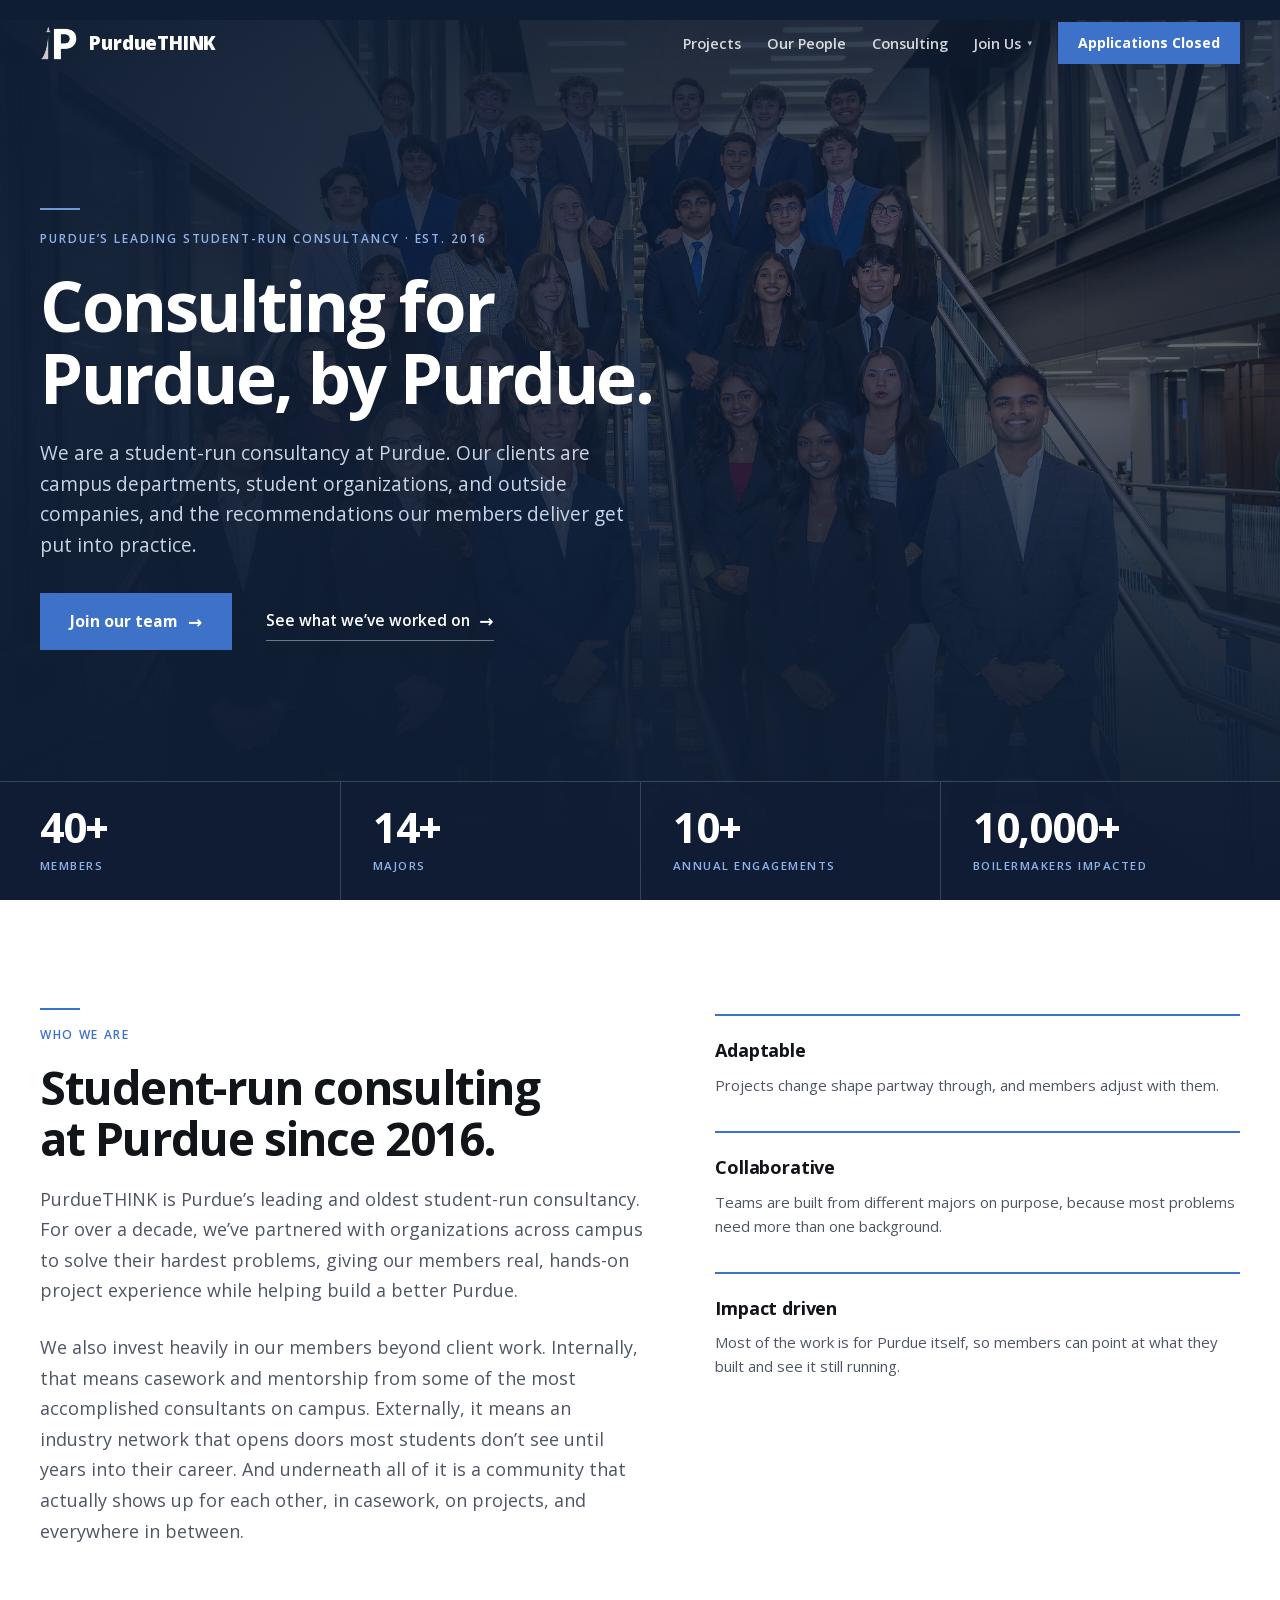
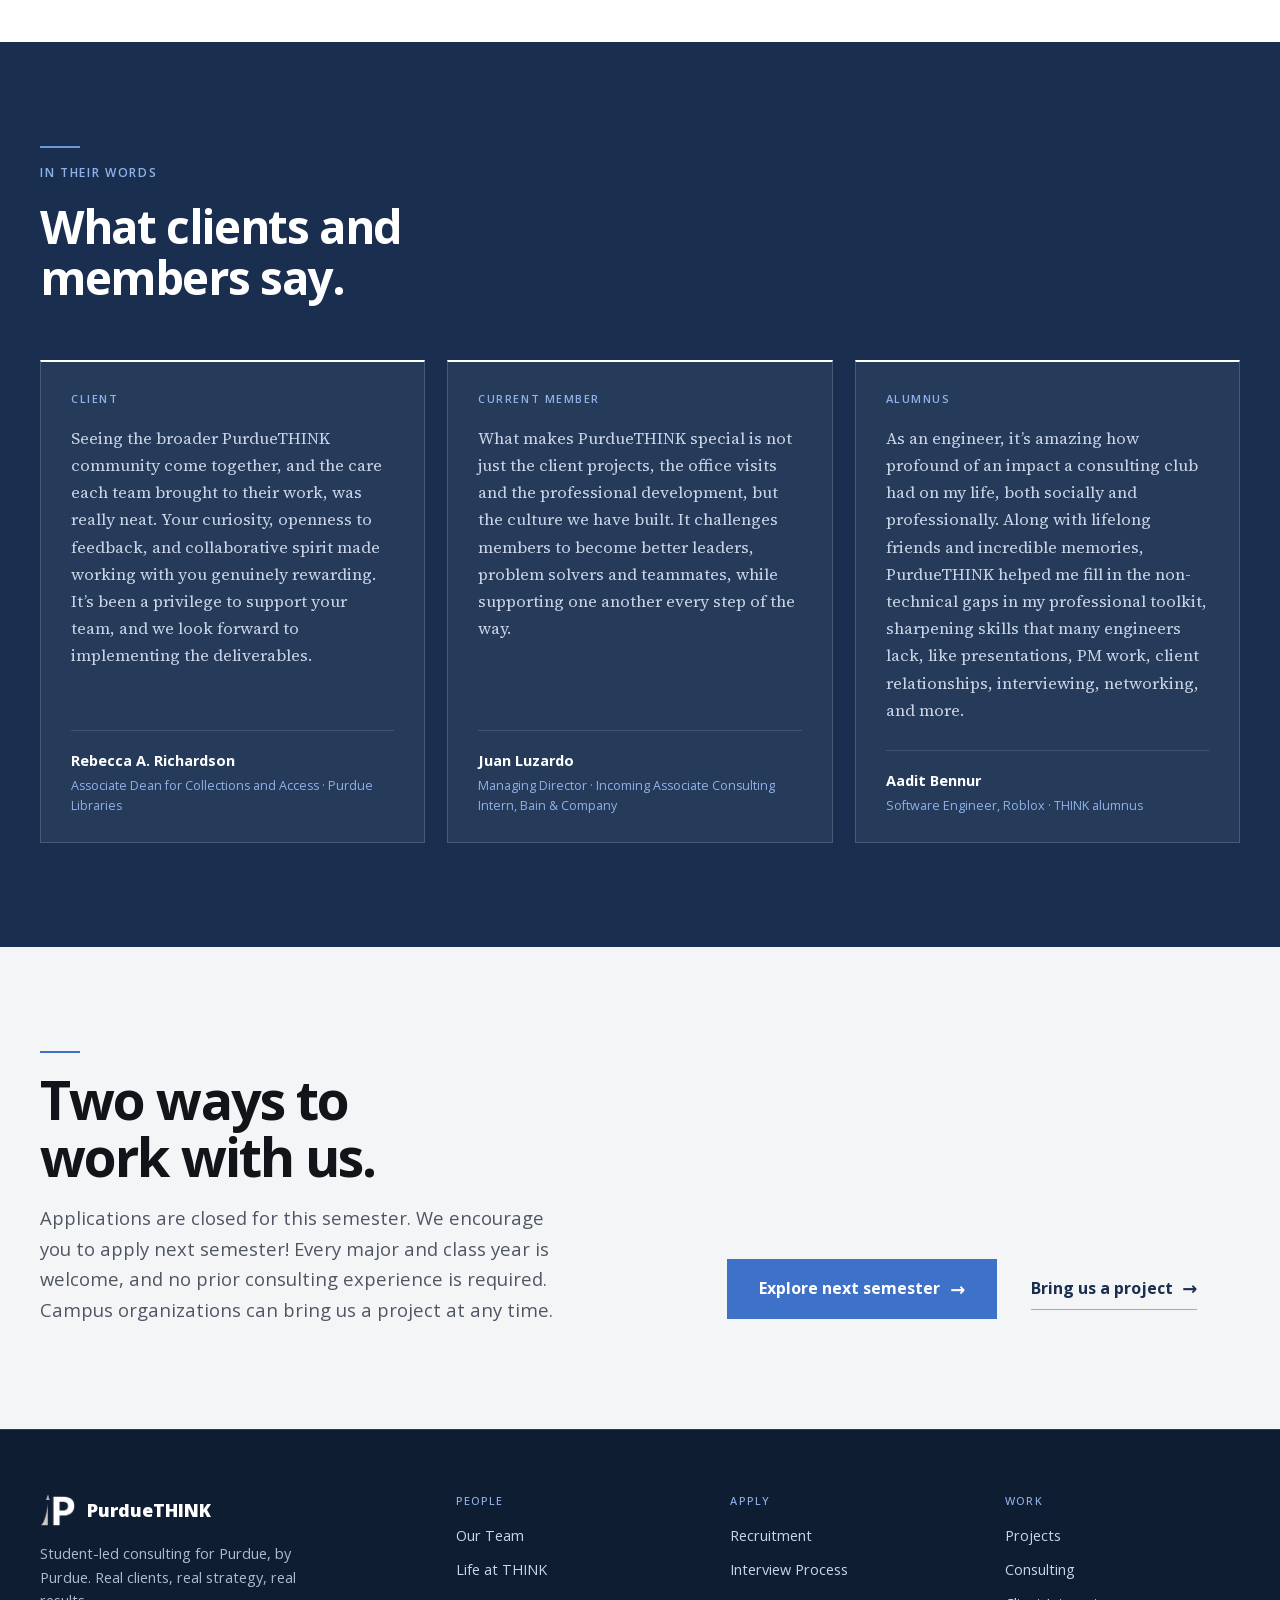
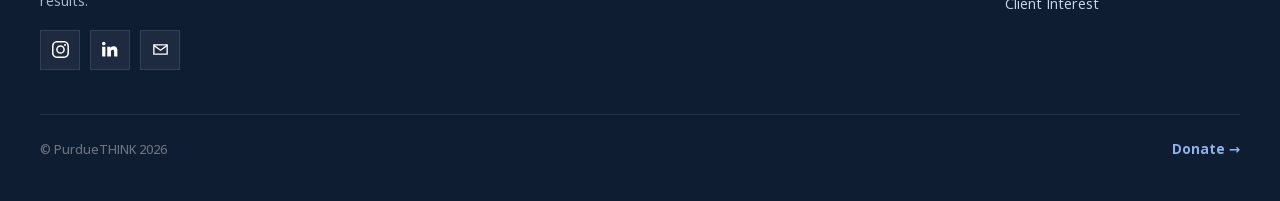
==== commit 1f3f41a2: "Our People: standardize headshot zoom; PMs in two rows; landing photo - Re-crop all headshots at one" ====
--- a/index.html
+++ b/index.html
@@ -23,7 +23,7 @@
 <link rel="icon" href="/favicon.ico" sizes="any">
 <link rel="icon" type="image/png" sizes="192x192" href="/icon-192.png">
 <link rel="apple-touch-icon" href="/apple-touch-icon.png">
-<link rel="stylesheet" href="/css/site.css?v=7">
+<link rel="stylesheet" href="/css/site.css?v=9">
 <script type="application/ld+json">{"@context":"https://schema.org","@type":"Organization","name":"PurdueTHINK","alternateName":"PurdueTHINK Consulting","url":"https://purduethink.com/","logo":"https://purduethink.com/icon-192.png","image":"https://purduethink.com/og-image.jpg","email":"purduethink@gmail.com","foundingDate":"2016","description":"PurdueTHINK is a student-run consulting organization at Purdue University, taking on real strategy problems for campus departments, student organizations and companies working with Purdue students.","sameAs":["https://www.instagram.com/purduethink_/","https://www.linkedin.com/company/purduethink/"],"parentOrganization":{"@type":"CollegeOrUniversity","name":"Purdue University"},"address":{"@type":"PostalAddress","addressLocality":"West Lafayette","addressRegion":"IN","addressCountry":"US"}}</script>
 <script type="application/ld+json">{"@context":"https://schema.org","@type":"WebSite","name":"PurdueTHINK","url":"https://purduethink.com/"}</script>
 </head>
@@ -54,7 +54,7 @@
 <!-- ============ HERO ============ -->
   <header id="top" data-screen-label="Hero" style="position: relative; min-height: 100vh; display: flex; flex-direction: column; justify-content: flex-end; overflow: hidden; background: #0F1D33;">
     <div style="position: absolute; inset: 0; z-index: 1;">
-      <div class="slot" id="ptk-hero-team" style="position: relative; overflow: hidden; position: absolute; inset: 0; width: 100%; height: 100%; opacity: 0.62;"><img src="/img/team-photo-f26-posed.webp" alt="" loading="eager" fetchpriority="high" style="width: 100%; height: 100%; object-fit: contain; object-position: 50% 42%; display: block;"></div>
+      <div class="slot" id="ptk-hero-team" style="position: relative; overflow: hidden; position: absolute; inset: 0; width: 100%; height: 100%; opacity: 0.62;"><img src="/img/team-photo-f26-6616.webp" alt="" loading="eager" fetchpriority="high" style="width: 100%; height: 100%; object-fit: contain; object-position: 50% 42%; display: block;"></div>
     </div>
     <div style="position: absolute; inset: 0; z-index: 2; background: linear-gradient(180deg, rgba(15,29,51,0.72) 0%, rgba(15,29,51,0.30) 30%, rgba(15,29,51,0.86) 76%, #0F1D33 100%);"></div>
     <div style="position: absolute; inset: 0; z-index: 2; background: linear-gradient(90deg, rgba(15,29,51,0.92) 0%, rgba(15,29,51,0.55) 42%, rgba(15,29,51,0.10) 82%);"></div>
--- a/css/site.css
+++ b/css/site.css
@@ -1230,13 +1230,13 @@
   #ptk-root a[class^="h0"] { min-height: 40px; }
 }
 
-/* ---- member cards: one card size across exec, PMs and consultants, 6 per row ---- */
-.ptk-people-row { display: flex; flex-wrap: wrap; justify-content: center; gap: 22px; }
-.ptk-people-row > .ptk-person { flex: 0 0 calc((100% - 110px) / 6); box-sizing: border-box; min-width: 0; }
+/* ---- member grids: 5 across (PMs as two rows of 3); 3 on tablet, 2 on phones ---- */
+@media (min-width: 901px) {
+  .ptk-pm-grid > .ptk-person:nth-child(4) { grid-column-start: 1; }
+}
 @media (max-width: 900px) {
-  .ptk-people-row > .ptk-person { flex-basis: calc((100% - 44px) / 3); }
+  #ptk-root .ptk-people-grid { grid-template-columns: repeat(3, 1fr) !important; gap: 18px !important; }
 }
 @media (max-width: 600px) {
-  .ptk-people-row { gap: 14px; }
-  .ptk-people-row > .ptk-person { flex-basis: calc((100% - 14px) / 2); }
-}
+  #ptk-root .ptk-people-grid { grid-template-columns: repeat(2, 1fr) !important; gap: 14px !important; }
+}
